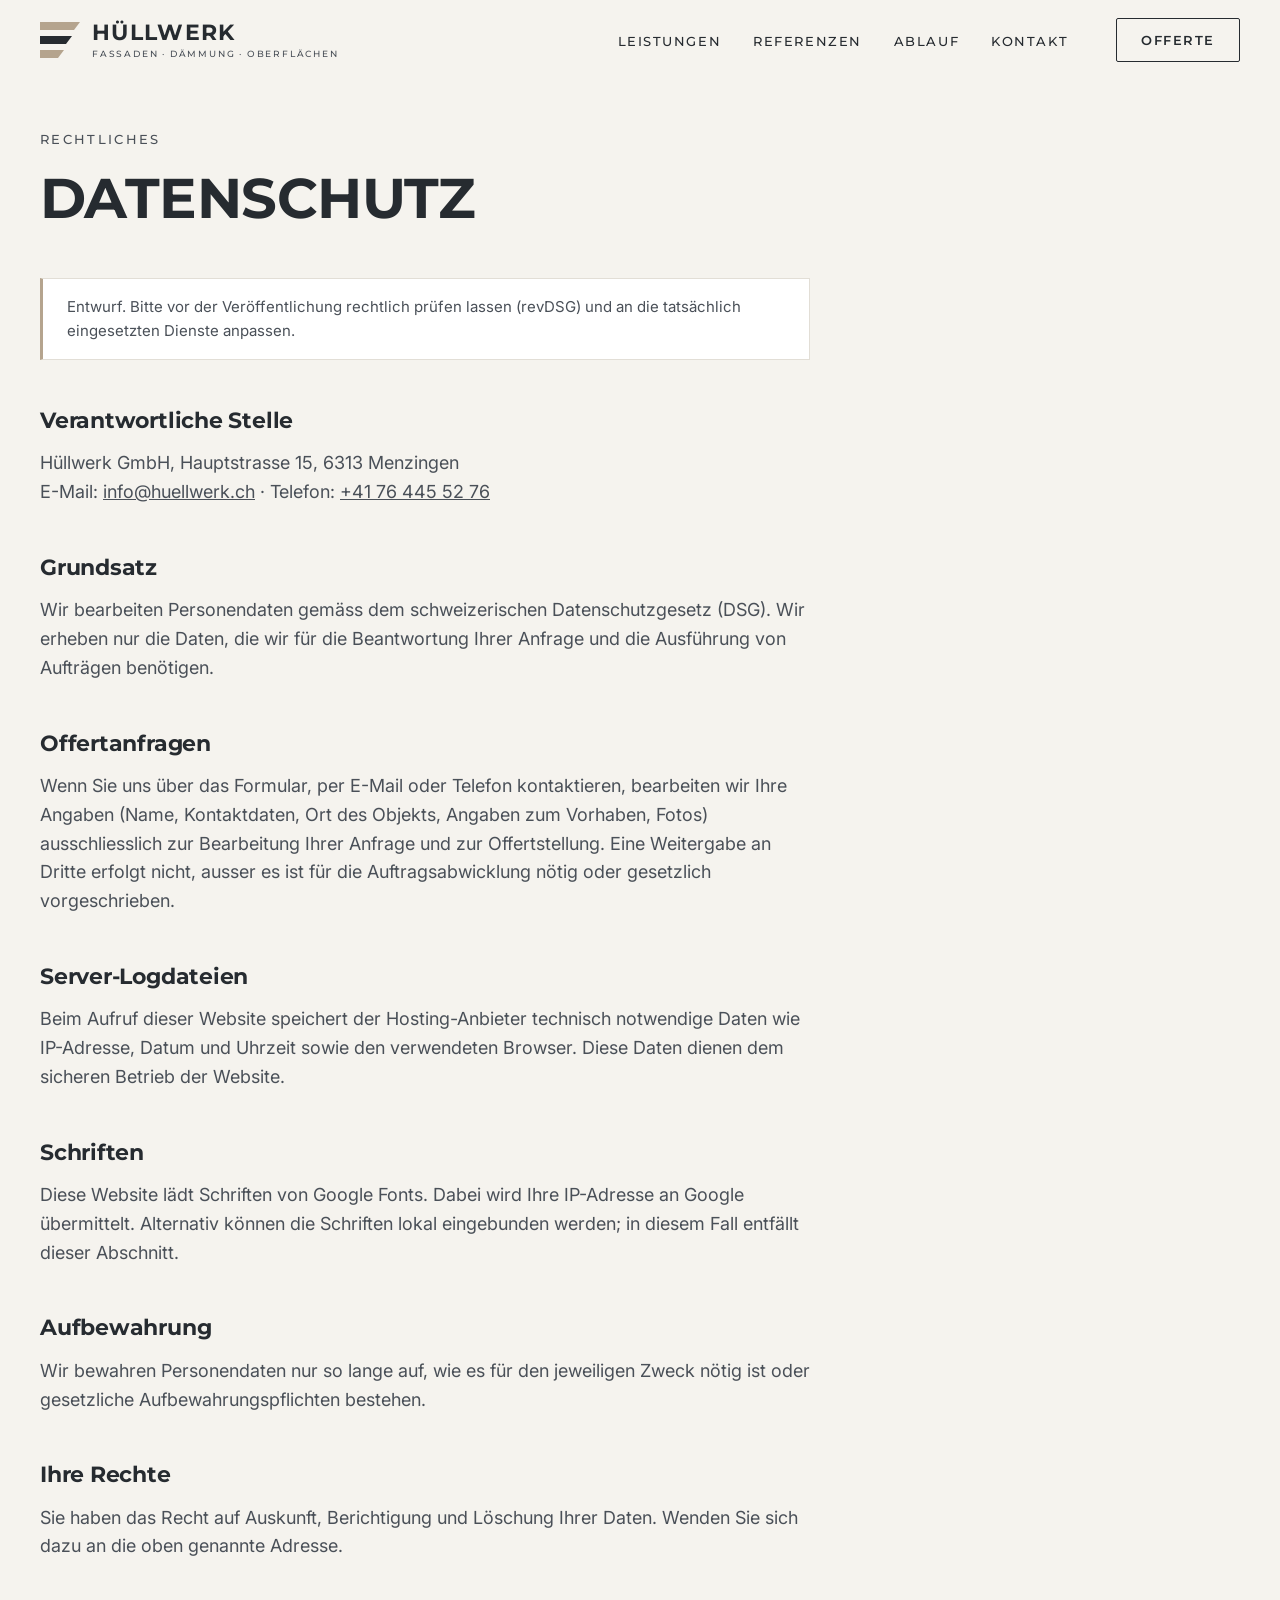
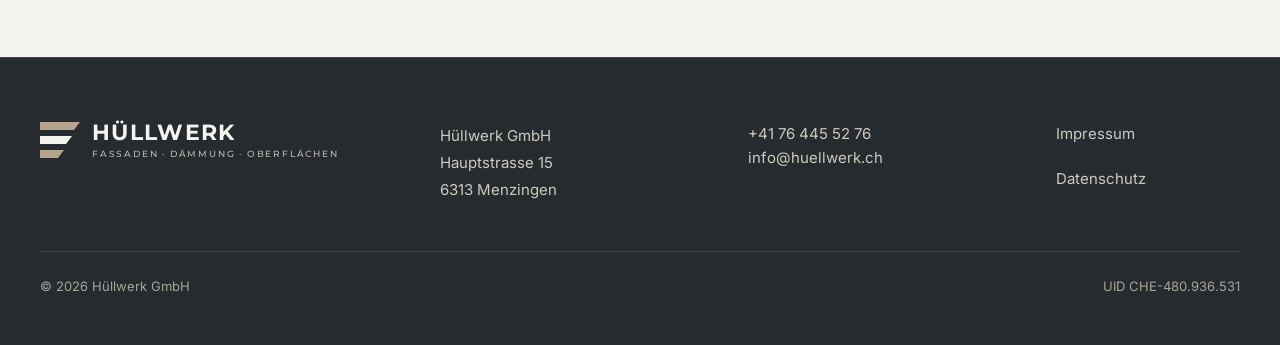
==== datenschutz.html @ 739caf56 "Website für Hüllwerk GmbH nach DESIGN.md erstellen Co-Authored-By: Claude Opus 5.5 <noreply@anthropi" ====
<!doctype html>
<html lang="de-CH" class="no-js">
<head>
  <meta charset="utf-8">
  <meta name="viewport" content="width=device-width, initial-scale=1">
  <title>Datenschutz · Hüllwerk GmbH</title>
  <meta name="description" content="Hüllwerk GmbH aus Menzingen ZG: Fachbetrieb für Fassaden, Dämmung und Oberflächen in Zürich, Zug und Schwyz. Gemeinsames Aufmass, fixe m²-Preise, direkter Kontakt zum Inhaber.">
  <meta name="theme-color" content="#262B30">
  <meta property="og:title" content="Hüllwerk GmbH · Ihre Gebäudehülle in besten Händen">
  <meta property="og:description" content="Fassaden, Dämmung und Oberflächen in Zürich, Zug und Schwyz.">
  <meta property="og:locale" content="de_CH">
  <link rel="icon" href="assets/img/favicon.svg" type="image/svg+xml">
  <link rel="preconnect" href="https://fonts.googleapis.com">
  <link rel="preconnect" href="https://fonts.gstatic.com" crossorigin>
  <link href="https://fonts.googleapis.com/css2?family=Inter:wght@400;500;600&family=Montserrat:wght@200;500;600;700&display=swap" rel="stylesheet">
  <link rel="stylesheet" href="assets/css/styles.css">
  <meta name="robots" content="noindex">
</head>
<body>
  <a class="skip-link" href="#inhalt">Zum Inhalt springen</a>

  <!-- Kopfzeile -->
  <header class="header" id="kopf">
    <div class="container header__inner">
      <a class="logo" href="index.html" aria-label="Hüllwerk GmbH – zur Startseite">
        <svg viewBox="0 0 40 36" aria-hidden="true">
          <path d="M0 0H40L34 8H0Z" fill="#B5A48E"/>
          <path d="M0 14H32L26 22H0Z" fill="currentColor"/>
          <path d="M0 28H24L18 36H0Z" fill="#B5A48E"/>
        </svg>
        <span class="logo__text">
          <span class="logo__name">HÜLLWERK</span>
          <span class="logo__sub">FASSADEN · DÄMMUNG · OBERFLÄCHEN</span>
        </span>
      </a>
      <div class="header__right">
        <nav class="nav" aria-label="Hauptnavigation">
          <ul class="nav__list">
            <li><a href="index.html#leistungen">Leistungen</a></li>
            <li><a href="index.html#referenzen">Referenzen</a></li>
            <li><a href="index.html#ablauf">Ablauf</a></li>
            <li><a href="index.html#kontakt">Kontakt</a></li>
          </ul>
        </nav>
        <a class="btn btn--secondary header__cta" href="index.html#offerte">Offerte</a>
        <button class="menu-toggle" type="button" aria-expanded="false" aria-controls="mobile-nav">
          <span></span><span class="visually-hidden">Menü</span>
        </button>
      </div>
    </div>
    <nav class="mobile-nav" id="mobile-nav" aria-label="Mobile Navigation">
      <ul>
        <li><a href="index.html#leistungen">Leistungen</a></li>
        <li><a href="index.html#referenzen">Referenzen</a></li>
        <li><a href="index.html#ablauf">Ablauf</a></li>
        <li><a href="index.html#offerte">Offerte anfragen</a></li>
        <li><a href="index.html#kontakt">Kontakt</a></li>
      </ul>
    </nav>
  </header>

  <main id="inhalt" class="legal">
    <div class="container">
      <span class="label">Rechtliches</span>
      <h1>Datenschutz</h1>
      <div class="prose">
        <p class="notice">Entwurf. Bitte vor der Veröffentlichung rechtlich prüfen lassen (revDSG) und an die tatsächlich eingesetzten Dienste anpassen.</p>
        <h2>Verantwortliche Stelle</h2>
        <p>Hüllwerk GmbH, Hauptstrasse 15, 6313 Menzingen<br>E-Mail: <a href="mailto:info@huellwerk.ch">info@huellwerk.ch</a> · Telefon: <a href="tel:+41764455276">+41 76 445 52 76</a></p>
        <h2>Grundsatz</h2>
        <p>Wir bearbeiten Personendaten gemäss dem schweizerischen Datenschutzgesetz (DSG). Wir erheben nur die Daten, die wir für die Beantwortung Ihrer Anfrage und die Ausführung von Aufträgen benötigen.</p>
        <h2>Offertanfragen</h2>
        <p>Wenn Sie uns über das Formular, per E-Mail oder Telefon kontaktieren, bearbeiten wir Ihre Angaben (Name, Kontaktdaten, Ort des Objekts, Angaben zum Vorhaben, Fotos) ausschliesslich zur Bearbeitung Ihrer Anfrage und zur Offertstellung. Eine Weitergabe an Dritte erfolgt nicht, ausser es ist für die Auftragsabwicklung nötig oder gesetzlich vorgeschrieben.</p>
        <h2>Server-Logdateien</h2>
        <p>Beim Aufruf dieser Website speichert der Hosting-Anbieter technisch notwendige Daten wie IP-Adresse, Datum und Uhrzeit sowie den verwendeten Browser. Diese Daten dienen dem sicheren Betrieb der Website.</p>
        <h2>Schriften</h2>
        <p>Diese Website lädt Schriften von Google Fonts. Dabei wird Ihre IP-Adresse an Google übermittelt. Alternativ können die Schriften lokal eingebunden werden; in diesem Fall entfällt dieser Abschnitt.</p>
        <h2>Aufbewahrung</h2>
        <p>Wir bewahren Personendaten nur so lange auf, wie es für den jeweiligen Zweck nötig ist oder gesetzliche Aufbewahrungspflichten bestehen.</p>
        <h2>Ihre Rechte</h2>
        <p>Sie haben das Recht auf Auskunft, Berichtigung und Löschung Ihrer Daten. Wenden Sie sich dazu an die oben genannte Adresse.</p>
      </div>
    </div>
  </main>

  <!-- Fusszeile -->
  <footer class="footer on-dark">
    <div class="container">
      <div class="footer__grid">
        <div>
          <a class="logo logo--light" href="index.html" aria-label="Hüllwerk GmbH – nach oben">
            <svg viewBox="0 0 40 36" aria-hidden="true">
              <path d="M0 0H40L34 8H0Z" fill="#B5A48E"/>
              <path d="M0 14H32L26 22H0Z" fill="currentColor"/>
              <path d="M0 28H24L18 36H0Z" fill="#B5A48E"/>
            </svg>
            <span class="logo__text">
              <span class="logo__name">HÜLLWERK</span>
              <span class="logo__sub">FASSADEN · DÄMMUNG · OBERFLÄCHEN</span>
            </span>
          </a>
        </div>
        <address>
          Hüllwerk GmbH<br>
          Hauptstrasse 15<br>
          6313 Menzingen
        </address>
        <div>
          <a href="tel:+41764455276">+41 76 445 52 76</a><br>
          <a href="mailto:info@huellwerk.ch">info@huellwerk.ch</a>
        </div>
        <ul class="footer__links">
          <li><a href="impressum.html">Impressum</a></li>
          <li><a href="datenschutz.html">Datenschutz</a></li>
        </ul>
      </div>
      <div class="footer__bottom">
        <span>© <span data-year>2026</span> Hüllwerk GmbH</span>
        <span>UID CHE-480.936.531</span>
      </div>
    </div>
  </footer>

  <!-- Mobiler Aktionsbalken -->
  <div class="mobile-bar on-dark" aria-label="Schnellkontakt">
    <a class="btn btn--secondary" href="tel:+41764455276">Anrufen</a>
    <a class="btn btn--primary" href="index.html#offerte">Offerte</a>
  </div>

  <script src="assets/js/main.js" defer></script>
</body>
</html>
---- assets/css/styles.css ----
/* Hüllwerk GmbH – Stylesheet nach DESIGN.md */

:root {
  --color-ink: #262B30;
  --color-ink-soft: #4A5058;
  --color-accent: #B5A48E;
  --color-accent-dark: #9A8A74;
  --color-bg: #F5F3EE;
  --color-surface: #FFFFFF;
  --color-line: #E2DED6;
  --color-success: #4F7A5A;
  --color-error: #A94442;

  --font-head: "Montserrat", system-ui, sans-serif;
  --font-body: "Inter", system-ui, sans-serif;

  --s-1: 4px; --s-2: 8px; --s-3: 16px; --s-4: 24px; --s-5: 32px;
  --s-6: 48px; --s-7: 64px; --s-8: 96px; --s-9: 128px;

  --max: 1200px;
  --gutter: 20px;
  --radius: 2px;
  --header-h: 80px;
  --ease: cubic-bezier(.2, .6, .2, 1);
}

*, *::before, *::after { box-sizing: border-box; }

html { scroll-behavior: smooth; scroll-padding-top: 72px; -webkit-text-size-adjust: 100%; }

body {
  margin: 0;
  background: var(--color-bg);
  color: var(--color-ink);
  font-family: var(--font-body);
  font-size: 17px;
  line-height: 1.6;
  -webkit-font-smoothing: antialiased;
}

img { max-width: 100%; display: block; }
a { color: inherit; }
p { margin: 0 0 var(--s-3); }
p:last-child { margin-bottom: 0; }

h1, h2, h3 {
  font-family: var(--font-head);
  font-weight: 700;
  letter-spacing: -0.01em;
  line-height: 1.15;
  margin: 0 0 var(--s-4);
}
h1 { font-size: 36px; text-transform: uppercase; }
h2 { font-size: 28px; }
h3 { font-size: 20px; margin-bottom: var(--s-2); }

:focus-visible { outline: 2px solid var(--color-ink); outline-offset: 3px; }
.on-dark :focus-visible { outline-color: var(--color-bg); }

.skip-link {
  position: absolute; left: var(--s-3); top: -100px; z-index: 200;
  background: var(--color-ink); color: var(--color-bg);
  padding: var(--s-2) var(--s-3); text-decoration: none;
}
.skip-link:focus { top: var(--s-3); }

.visually-hidden {
  position: absolute !important; width: 1px; height: 1px; overflow: hidden;
  clip: rect(0 0 0 0); white-space: nowrap;
}

/* ---------- Layout ---------- */

.container { width: 100%; max-width: calc(var(--max) + 2 * var(--gutter)); margin: 0 auto; padding: 0 var(--gutter); }
.section { padding: var(--s-7) 0; }
.section--surface { background: var(--color-surface); }
.section--dark { background: var(--color-ink); color: var(--color-bg); }

.label {
  font-family: var(--font-head);
  font-weight: 500;
  font-size: 12px;
  letter-spacing: 0.18em;
  text-transform: uppercase;
  color: var(--color-ink-soft);
  margin: 0 0 var(--s-3);
  display: block;
}
.section--dark .label { color: var(--color-accent); }

.section-head { max-width: 720px; margin-bottom: var(--s-6); }
.lead { font-size: 18px; color: var(--color-ink-soft); max-width: 62ch; }
.section--dark .lead { color: #D9D5CC; }

/* ---------- Knöpfe ---------- */

.btn {
  display: inline-flex; align-items: center; justify-content: center;
  min-height: 48px; padding: 0 var(--s-4);
  font-family: var(--font-head); font-weight: 600; font-size: 13px;
  letter-spacing: 0.12em; text-transform: uppercase; text-decoration: none;
  border-radius: var(--radius); border: 1px solid transparent; cursor: pointer;
  transition: background-color .2s var(--ease), color .2s var(--ease), border-color .2s var(--ease);
}
.btn--primary { background: var(--color-accent); color: var(--color-ink); }
.btn--primary:hover { background: var(--color-accent-dark); }
.btn--secondary { background: transparent; border-color: var(--color-ink); color: var(--color-ink); }
.btn--secondary:hover { background: var(--color-ink); color: var(--color-bg); }
.on-dark .btn--secondary { border-color: var(--color-bg); color: var(--color-bg); }
.on-dark .btn--secondary:hover { background: var(--color-bg); color: var(--color-ink); }

.text-link {
  font-family: var(--font-head); font-weight: 600; font-size: 13px;
  letter-spacing: 0.08em; text-transform: uppercase; text-decoration: none;
  display: inline-flex; gap: var(--s-2); align-items: center; min-height: 44px;
  border-bottom: 1px solid transparent; transition: border-color .2s var(--ease);
}
.text-link:hover { border-bottom-color: var(--color-accent); }

/* ---------- Logo ---------- */

.logo { display: inline-flex; align-items: center; gap: 12px; text-decoration: none; color: var(--color-ink); }
.logo svg { width: 34px; height: auto; flex-shrink: 0; transition: width .2s var(--ease); }
.logo__text { display: flex; flex-direction: column; line-height: 1; }
.logo__name { font-family: var(--font-head); font-weight: 700; font-size: 20px; letter-spacing: 0.06em; }
.logo__sub {
  font-family: var(--font-head); font-weight: 500; font-size: 8.5px; letter-spacing: 0.2em;
  color: var(--color-ink-soft); margin-top: 5px; transition: opacity .2s var(--ease);
}
.logo--light { color: var(--color-bg); }
.logo--light .logo__sub { color: #BDB8AE; }

/* ---------- Kopfzeile ---------- */

.header {
  position: sticky; top: 0; z-index: 100;
  background: rgba(245, 243, 238, .97);
  border-bottom: 1px solid transparent;
  transition: border-color .2s var(--ease);
}
.header__inner { display: flex; align-items: center; justify-content: space-between; height: var(--header-h); transition: height .2s var(--ease); }
.header.is-compact { border-bottom-color: var(--color-line); }
.header.is-compact .header__inner { height: 64px; }
.header.is-compact .logo svg { width: 28px; }

.nav { display: none; }
.nav__list { list-style: none; margin: 0; padding: 0; display: flex; gap: var(--s-5); }
.nav__list a {
  font-family: var(--font-head); font-weight: 500; font-size: 13px; letter-spacing: 0.12em;
  text-transform: uppercase; text-decoration: none; padding: var(--s-2) 0;
  border-bottom: 1px solid transparent; transition: border-color .2s var(--ease);
}
.nav__list a:hover, .nav__list a[aria-current="true"] { border-bottom-color: var(--color-accent); }
.header__cta { display: none; }

.menu-toggle {
  width: 44px; height: 44px; display: inline-flex; align-items: center; justify-content: center;
  background: none; border: 0; cursor: pointer; color: var(--color-ink); margin-right: -10px;
}
.menu-toggle span, .menu-toggle span::before, .menu-toggle span::after {
  display: block; width: 22px; height: 2px; background: currentColor; position: relative;
  transition: transform .2s var(--ease), background-color .2s var(--ease);
}
.menu-toggle span::before, .menu-toggle span::after { content: ""; position: absolute; left: 0; }
.menu-toggle span::before { top: -7px; }
.menu-toggle span::after { top: 7px; }
.menu-toggle[aria-expanded="true"] span { background: transparent; }
.menu-toggle[aria-expanded="true"] span::before { transform: translateY(7px) rotate(45deg); }
.menu-toggle[aria-expanded="true"] span::after { transform: translateY(-7px) rotate(-45deg); }

.mobile-nav {
  display: none; border-top: 1px solid var(--color-line); background: var(--color-bg);
  padding: var(--s-3) var(--gutter) var(--s-5);
}
.mobile-nav.is-open { display: block; }
.mobile-nav ul { list-style: none; margin: 0; padding: 0; }
.mobile-nav a {
  display: flex; align-items: center; min-height: 52px; text-decoration: none;
  font-family: var(--font-head); font-weight: 600; font-size: 15px; letter-spacing: 0.1em;
  text-transform: uppercase; border-bottom: 1px solid var(--color-line);
}

/* ---------- Bild-Platzhalter (bis echte Fotos vorliegen) ---------- */

.photo { position: relative; overflow: hidden; background: #D8D3C9; aspect-ratio: 4 / 3; }
.photo img { width: 100%; height: 100%; object-fit: cover; }
.photo--placeholder {
  background:
    repeating-linear-gradient(90deg, transparent 0 59px, rgba(38,43,48,.07) 59px 60px),
    linear-gradient(180deg, #DCD7CD 0 62%, #CFC9BD 62% 100%);
}
.photo--placeholder::after {
  content: attr(data-caption);
  position: absolute; left: var(--s-3); bottom: var(--s-3);
  font-family: var(--font-head); font-size: 11px; font-weight: 500;
  letter-spacing: 0.18em; text-transform: uppercase; color: var(--color-ink-soft);
}
.photo--dark { background:
    repeating-linear-gradient(90deg, transparent 0 79px, rgba(245,243,238,.06) 79px 80px),
    linear-gradient(180deg, #3A4047 0 66%, #30353B 66% 100%); }
.photo--dark::after { color: #A9A49A; }

/* ---------- Hero ---------- */

.hero { padding: var(--s-5) 0 var(--s-7); }
.hero__grid { display: grid; gap: var(--s-6); }
.hero__text h1 { margin-bottom: var(--s-4); }
.hero__text .lead { margin-bottom: var(--s-5); }
.hero__actions { display: flex; flex-wrap: wrap; gap: var(--s-3); }
.hero__facts {
  list-style: none; margin: var(--s-6) 0 0; padding: var(--s-4) 0 0;
  border-top: 1px solid var(--color-line);
  display: grid; grid-template-columns: 1fr 1fr; gap: var(--s-4);
}
.hero__facts strong { display: block; font-family: var(--font-head); font-size: 15px; font-weight: 600; }
.hero__facts span { font-size: 14px; color: var(--color-ink-soft); }

.hero__media { margin: 0 calc(-1 * var(--gutter)); }
.hero__media .photo {
  aspect-ratio: 4 / 5;
  /* Logo-Echo: schräg abgeschnittene Bildkante (einmal pro Seite) */
  clip-path: polygon(0 0, 100% 0, 100% 100%, 0 calc(100% - 48px));
}

/* ---------- Leistungen / Karten ---------- */

.cards { display: grid; gap: var(--s-4); }
.card {
  background: var(--color-surface); border: 1px solid var(--color-line); border-radius: var(--radius);
  display: flex; flex-direction: column; overflow: hidden;
}
.card .photo { aspect-ratio: 4 / 3; }
.card__body { padding: var(--s-4); display: flex; flex-direction: column; flex: 1; }
.card__body p { color: var(--color-ink-soft); }
.card__body .text-link { margin-top: auto; padding-top: var(--s-3); }
.card__list { list-style: none; margin: 0 0 var(--s-3); padding: 0; font-size: 15px; color: var(--color-ink-soft); }
.card__list li { padding: 6px 0; border-top: 1px solid var(--color-line); }

/* ---------- Vertrauen ---------- */

.trust { display: grid; gap: var(--s-5); }
.trust__item { border-top: 2px solid var(--color-accent); padding-top: var(--s-4); }
.trust__item p { color: var(--color-ink-soft); font-size: 16px; }

/* ---------- Vorher / Nachher ---------- */

.compare { position: relative; aspect-ratio: 4 / 3; overflow: hidden; user-select: none; touch-action: pan-y; background: #D8D3C9; }
.compare .photo { position: absolute; inset: 0; aspect-ratio: auto; height: 100%; }
.compare__before { clip-path: inset(0 calc(100% - var(--pos, 50%)) 0 0); }
.compare__before.photo--placeholder {
  background:
    repeating-linear-gradient(90deg, transparent 0 59px, rgba(38,43,48,.1) 59px 60px),
    repeating-linear-gradient(35deg, transparent 0 14px, rgba(74,80,88,.08) 14px 15px),
    linear-gradient(180deg, #BDB6A8 0 62%, #ADA698 62% 100%);
}
.compare__tag {
  position: absolute; top: var(--s-3); z-index: 3;
  font-family: var(--font-head); font-weight: 500; font-size: 11px; letter-spacing: 0.18em; text-transform: uppercase;
  background: var(--color-surface); color: var(--color-ink); padding: 6px 10px;
}
.compare__tag--before { left: var(--s-3); }
.compare__tag--after { right: var(--s-3); }
.compare__handle {
  position: absolute; top: 0; bottom: 0; left: var(--pos, 50%); width: 2px; margin-left: -1px;
  background: var(--color-surface); z-index: 2; pointer-events: none;
}
.compare__handle::after {
  content: ""; position: absolute; top: 50%; left: 50%; width: 44px; height: 44px; transform: translate(-50%, -50%);
  background: var(--color-surface) url("data:image/svg+xml,%3Csvg xmlns='http://www.w3.org/2000/svg' viewBox='0 0 24 24' fill='none' stroke='%23262B30' stroke-width='1.6'%3E%3Cpath d='M9 6l-6 6 6 6M15 6l6 6-6 6'/%3E%3C/svg%3E") center / 22px no-repeat;
  border-radius: var(--radius);
}
.compare__range {
  position: absolute; inset: 0; width: 100%; height: 100%; margin: 0; opacity: 0; cursor: ew-resize; z-index: 4;
}
.compare:has(.compare__range:focus-visible) { outline: 2px solid var(--color-ink); outline-offset: 3px; }
.compare-caption { margin-top: var(--s-3); font-size: 14px; color: var(--color-ink-soft); }

.split { display: grid; gap: var(--s-6); align-items: center; }

/* ---------- Referenzen ---------- */

.refs { display: grid; gap: var(--s-4); }
.ref { text-decoration: none; display: block; }
.ref .photo { aspect-ratio: 4 / 3; }
.ref .photo > * , .ref .photo { transition: transform .4s var(--ease); }
.ref__media { overflow: hidden; }
.ref:hover .ref__media .photo { transform: scale(1.03); }
.ref__meta { padding-top: var(--s-3); }
.ref__meta h3 { margin-bottom: 4px; }
.ref__meta p { font-size: 15px; color: var(--color-ink-soft); }

/* ---------- Ablauf ---------- */

.steps { list-style: none; margin: 0; padding: 0; display: grid; gap: var(--s-5); counter-reset: step; }
.step { border-top: 1px solid rgba(245,243,238,.18); padding-top: var(--s-4); }
.step__num {
  display: block; font-family: var(--font-head); font-weight: 200; font-size: 56px; line-height: 1;
  color: var(--color-accent); margin-bottom: var(--s-3);
}
.step h3 { color: var(--color-bg); }
.step p { color: #CFCAC0; font-size: 16px; }

/* ---------- Einzugsgebiet ---------- */

.region { display: grid; gap: var(--s-5); }
.region__list { list-style: none; margin: 0; padding: 0; display: grid; gap: 0; }
.region__list li {
  display: flex; justify-content: space-between; align-items: baseline; gap: var(--s-3);
  padding: var(--s-4) 0; border-bottom: 1px solid var(--color-line);
}
.region__list li:first-child { border-top: 1px solid var(--color-line); }
.region__list strong { font-family: var(--font-head); font-size: 20px; font-weight: 700; }
.region__list span { font-size: 14px; color: var(--color-ink-soft); text-align: right; }

/* ---------- Formular ---------- */

.offer { display: grid; gap: var(--s-6); }
.offer__aside p { color: var(--color-ink-soft); }
.contact-person {
  margin-top: var(--s-5); padding: var(--s-4); border: 1px solid var(--color-line); background: var(--color-surface);
}
.contact-person a { text-decoration: none; font-weight: 600; }
.contact-person a:hover { text-decoration: underline; }
.contact-person dl { margin: var(--s-3) 0 0; display: grid; grid-template-columns: auto 1fr; gap: var(--s-2) var(--s-3); font-size: 16px; }
.contact-person dt { color: var(--color-ink-soft); }
.contact-person dd { margin: 0; }

.form { background: var(--color-surface); border: 1px solid var(--color-line); padding: var(--s-4); }
.form__grid { display: grid; gap: var(--s-4); }
.field { display: flex; flex-direction: column; gap: 6px; }
.field label, .field legend {
  font-family: var(--font-head); font-weight: 600; font-size: 13px; letter-spacing: 0.06em;
}
.field .req { color: var(--color-ink-soft); font-weight: 500; }
.field .hint { font-size: 14px; color: var(--color-ink-soft); }
.field input, .field select, .field textarea {
  width: 100%; min-height: 48px; padding: 12px 14px;
  font: inherit; font-size: 16px; color: var(--color-ink);
  background: var(--color-bg); border: 1px solid #CFCAC0; border-radius: var(--radius);
  transition: border-color .2s var(--ease);
}
.field select { appearance: none; padding-right: 40px; cursor: pointer;
  background: var(--color-bg) url("data:image/svg+xml,%3Csvg xmlns='http://www.w3.org/2000/svg' viewBox='0 0 24 24' fill='none' stroke='%23262B30' stroke-width='1.6'%3E%3Cpath d='M6 9l6 6 6-6'/%3E%3C/svg%3E") right 12px center / 18px no-repeat; }
.field textarea { min-height: 140px; resize: vertical; }
.field input[type="file"] { padding: 10px; cursor: pointer; }
.field input:hover, .field select:hover, .field textarea:hover { border-color: var(--color-ink-soft); }
.field input:focus-visible, .field select:focus-visible, .field textarea:focus-visible { outline: 2px solid var(--color-ink); outline-offset: 0; border-color: var(--color-ink); }
.field.has-error input, .field.has-error select, .field.has-error textarea { border-color: var(--color-error); }
.field__error { color: var(--color-error); font-size: 14px; min-height: 0; }
.field__error:empty { display: none; }
.check { flex-direction: row; align-items: flex-start; gap: 12px; }
.check input { width: 22px; height: 22px; min-height: 0; margin: 2px 0 0; flex-shrink: 0; accent-color: var(--color-ink); }
.check label { font-family: var(--font-body); font-weight: 400; font-size: 15px; letter-spacing: 0; }
.form__footer { margin-top: var(--s-5); display: flex; flex-direction: column; gap: var(--s-3); align-items: flex-start; }
.form__footer .btn { width: 100%; }
.form__note { font-size: 14px; color: var(--color-ink-soft); }
.form__status { padding: var(--s-3) var(--s-4); border-left: 3px solid; display: none; }
.form__status.is-success { display: block; border-color: var(--color-success); color: var(--color-success); background: #EEF3EF; }
.form__status.is-error { display: block; border-color: var(--color-error); color: var(--color-error); background: #F7EDED; }

/* ---------- Kontakt (dunkel) ---------- */

.contact { display: grid; gap: var(--s-6); }
.contact h2 { color: var(--color-bg); }
.contact__phone {
  font-family: var(--font-head); font-weight: 700; font-size: 28px; letter-spacing: 0.01em;
  text-decoration: none; display: inline-block; margin: var(--s-3) 0 var(--s-4);
  border-bottom: 1px solid var(--color-accent);
}
.contact__list { list-style: none; margin: 0; padding: 0; display: grid; gap: var(--s-4); }
.contact__list li { border-top: 1px solid rgba(245,243,238,.18); padding-top: var(--s-3); }
.contact__list a { text-decoration: none; }
.contact__list a:hover { text-decoration: underline; }

/* ---------- Fusszeile ---------- */

.footer { background: var(--color-ink); color: #CFCAC0; padding: var(--s-7) 0 calc(var(--s-6) + 72px); border-top: 1px solid rgba(245,243,238,.12); font-size: 15px; }
.footer__grid { display: grid; gap: var(--s-5); }
.footer address { font-style: normal; line-height: 1.8; }
.footer a { text-decoration: none; }
.footer a:hover { color: var(--color-bg); text-decoration: underline; }
.footer__links { list-style: none; margin: 0; padding: 0; display: grid; gap: var(--s-2); }
.footer__bottom {
  margin-top: var(--s-6); padding-top: var(--s-4); border-top: 1px solid rgba(245,243,238,.12);
  display: flex; flex-wrap: wrap; justify-content: space-between; gap: var(--s-3); font-size: 13px; color: #A9A49A;
}

/* ---------- Mobiler Aktionsbalken ---------- */

.mobile-bar {
  position: fixed; left: 0; right: 0; bottom: 0; z-index: 90;
  display: grid; grid-template-columns: 1fr 1fr;
  background: var(--color-ink); padding: 8px 8px calc(8px + env(safe-area-inset-bottom)); gap: 8px;
}
.mobile-bar .btn { min-height: 52px; width: 100%; }
.mobile-bar .btn--secondary { border-color: rgba(245,243,238,.5); color: var(--color-bg); }
.mobile-bar .btn--secondary:hover { background: var(--color-bg); color: var(--color-ink); }

/* ---------- Rechtliche Seiten ---------- */

.legal { padding: var(--s-6) 0 var(--s-8); }
.legal .prose { max-width: 70ch; }
.legal h1 { margin-bottom: var(--s-6); }
.legal h2 { font-size: 22px; margin-top: var(--s-6); margin-bottom: var(--s-3); }
.legal p, .legal li { color: var(--color-ink-soft); }
.notice { background: var(--color-surface); border: 1px solid var(--color-line); border-left: 3px solid var(--color-accent); padding: var(--s-3) var(--s-4); font-size: 15px; margin-bottom: var(--s-5); }

/* ---------- Einblenden ---------- */

.reveal { opacity: 0; transform: translateY(16px); transition: opacity .4s var(--ease), transform .4s var(--ease); }
.reveal.is-visible { opacity: 1; transform: none; }
.no-js .reveal { opacity: 1; transform: none; }

@media (prefers-reduced-motion: reduce) {
  html { scroll-behavior: auto; }
  *, *::before, *::after { transition: none !important; animation: none !important; }
  .reveal { opacity: 1; transform: none; }
  .ref:hover .ref__media .photo { transform: none; }
}

/* ---------- Breakpoints ---------- */

@media (min-width: 640px) {
  .cards, .refs { grid-template-columns: repeat(2, 1fr); }
  .trust { grid-template-columns: repeat(2, 1fr); }
  .steps { grid-template-columns: repeat(2, 1fr); }
  .form { padding: var(--s-5); }
  .form__grid { grid-template-columns: 1fr 1fr; }
  .field--full { grid-column: 1 / -1; }
  .form__footer .btn { width: auto; }
  .footer__grid { grid-template-columns: repeat(2, 1fr); }
}

@media (min-width: 960px) {
  body { font-size: 18px; }
  h1 { font-size: 56px; }
  h2 { font-size: 40px; }
  h3 { font-size: 24px; }
  .label { font-size: 13px; }
  .section { padding: var(--s-9) 0; }
  .section--tight { padding: var(--s-8) 0; }

  .nav { display: block; }
  .header__cta { display: inline-flex; min-height: 44px; }
  .menu-toggle, .mobile-nav, .mobile-nav.is-open { display: none; }
  .header__right { display: flex; align-items: center; gap: var(--s-6); }
  .logo svg { width: 40px; }
  .logo__name { font-size: 22px; }
  .logo__sub { font-size: 9px; }

  .hero { padding: var(--s-6) 0 var(--s-9); }
  .hero__grid { grid-template-columns: 5fr 6fr; align-items: center; gap: var(--s-7); }
  .hero__media { margin: 0 calc(-1 * var(--gutter)) 0 0; }
  .hero__media .photo { aspect-ratio: 5 / 6; clip-path: polygon(0 0, 100% 0, 100% 100%, 64px 100%, 0 calc(100% - 64px)); }
  .hero__facts { grid-template-columns: repeat(3, 1fr); }

  .cards { grid-template-columns: repeat(3, 1fr); }
  .trust { grid-template-columns: repeat(4, 1fr); }
  .split { grid-template-columns: 5fr 7fr; gap: var(--s-8); }
  .refs { grid-template-columns: repeat(12, 1fr); row-gap: var(--s-6); }
  .ref:nth-child(1) { grid-column: span 7; }
  .ref:nth-child(2) { grid-column: span 5; }
  .ref:nth-child(3) { grid-column: span 5; }
  .ref:nth-child(4) { grid-column: span 7; }
  .ref:nth-child(2) .photo, .ref:nth-child(3) .photo { aspect-ratio: 4 / 4.2; }
  .ref:nth-child(1) .photo, .ref:nth-child(4) .photo { aspect-ratio: 7 / 5.88; }
  .steps { grid-template-columns: repeat(5, 1fr); gap: var(--s-4); }
  .step__num { font-size: 72px; }
  .region { grid-template-columns: 5fr 7fr; gap: var(--s-8); align-items: start; }
  .offer { grid-template-columns: 4fr 8fr; gap: var(--s-8); align-items: start; }
  .offer__aside { position: sticky; top: 96px; }
  .contact { grid-template-columns: 6fr 5fr; gap: var(--s-8); align-items: end; }
  .contact__phone { font-size: 40px; }

  .mobile-bar { display: none; }
  .footer { padding-bottom: var(--s-6); }
  .footer__grid { grid-template-columns: 4fr 3fr 3fr 2fr; }
}

.hero__media .photo::after { left: auto; right: var(--s-3); }
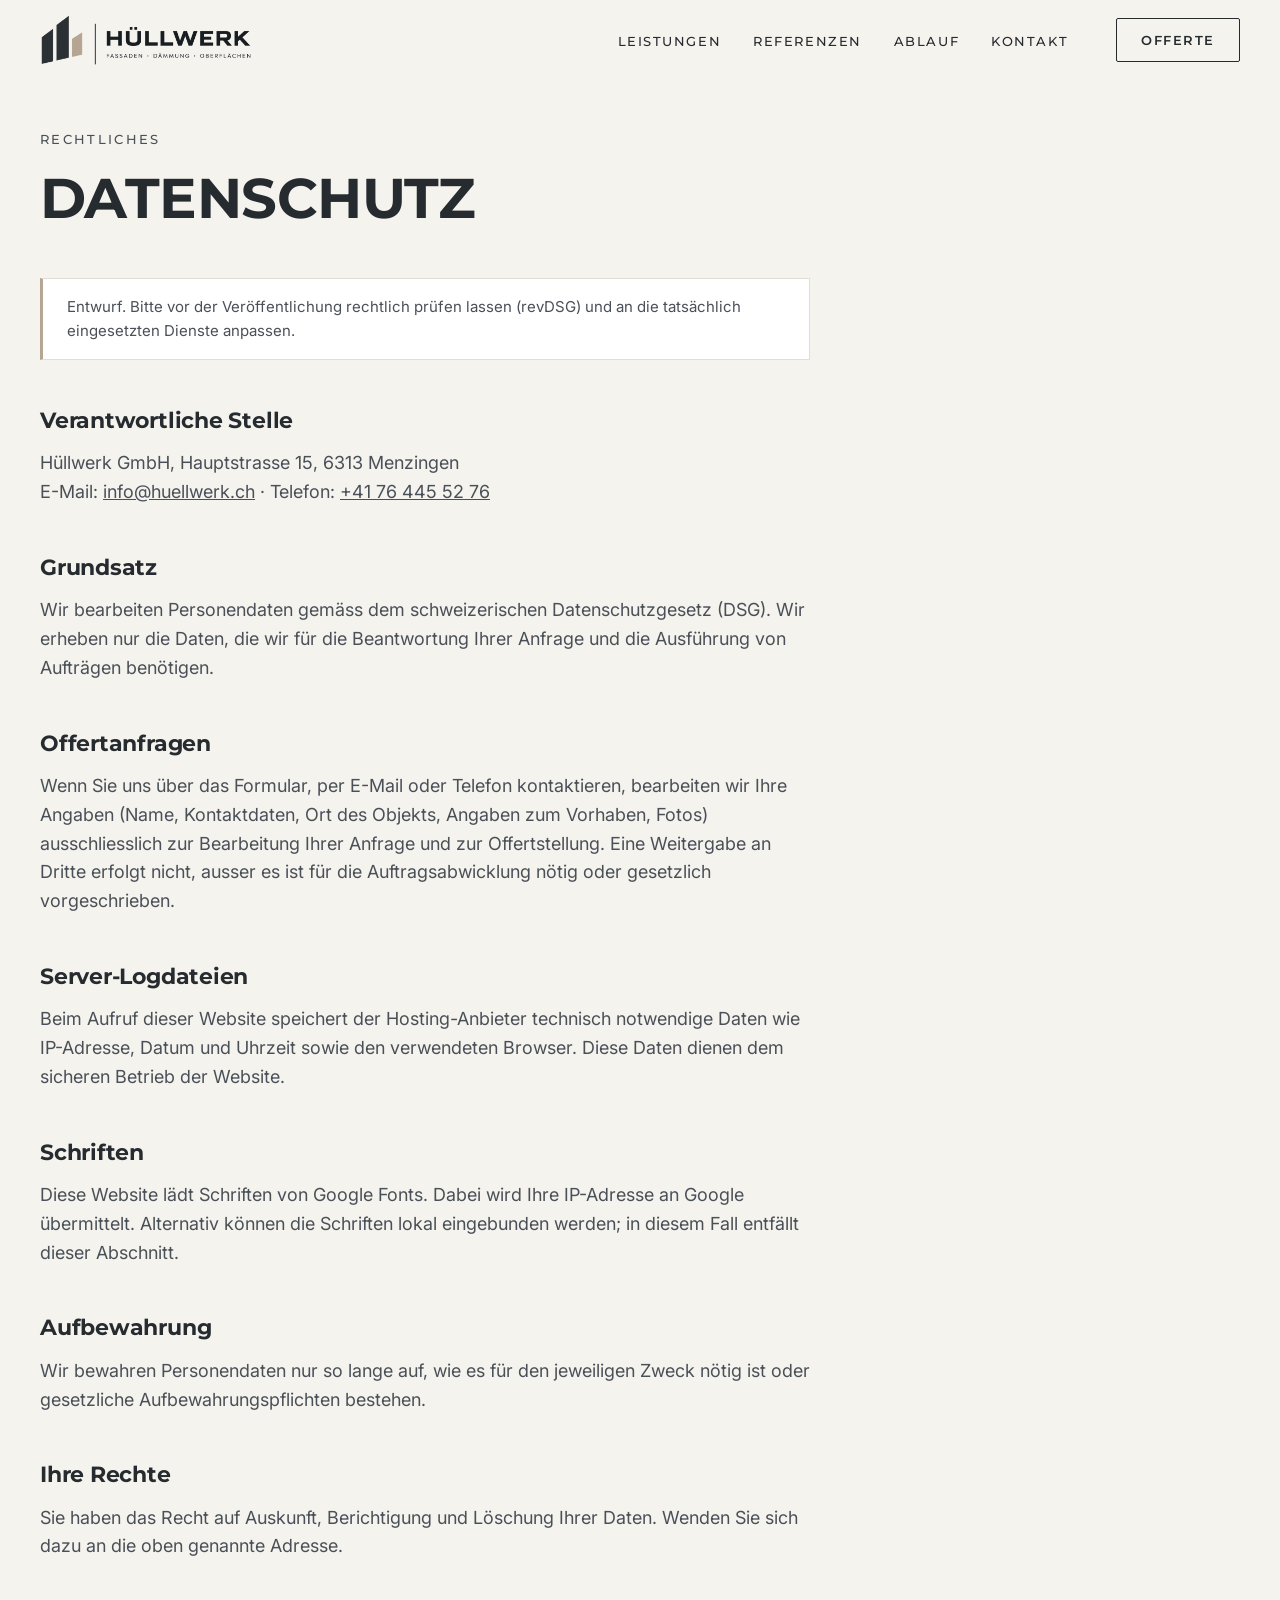
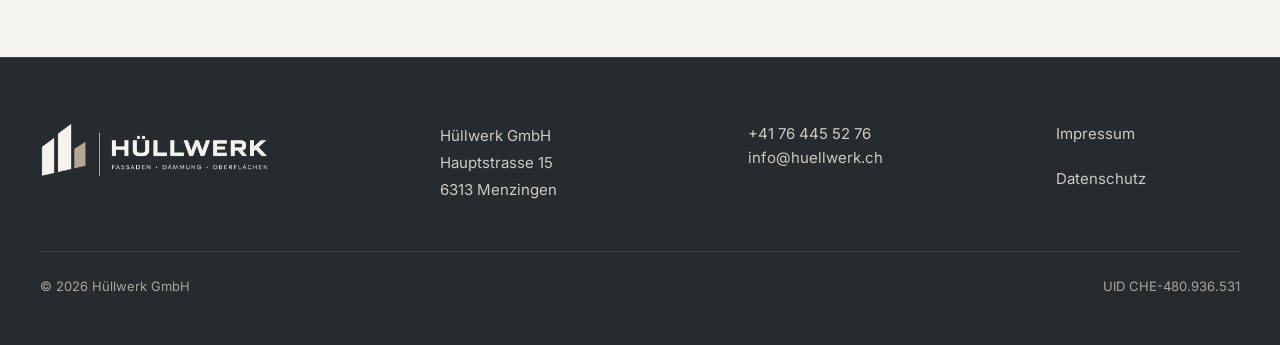
==== commit 16e373b8: "Startseite: Originallogo, Hero mit grossem Foto, Vorteile 2×2, fixe mobile Leiste Co-Authored-By: Cl" ====
--- a/datenschutz.html
+++ b/datenschutz.html
@@ -9,7 +9,8 @@
   <meta property="og:title" content="Hüllwerk GmbH · Ihre Gebäudehülle in besten Händen">
   <meta property="og:description" content="Fassaden, Dämmung und Oberflächen in Zürich, Zug und Schwyz.">
   <meta property="og:locale" content="de_CH">
-  <link rel="icon" href="assets/img/favicon.svg" type="image/svg+xml">
+  <link rel="icon" href="assets/img/favicon.png" type="image/png">
+  <link rel="apple-touch-icon" href="assets/img/apple-touch-icon.png">
   <link rel="preconnect" href="https://fonts.googleapis.com">
   <link rel="preconnect" href="https://fonts.gstatic.com" crossorigin>
   <link href="https://fonts.googleapis.com/css2?family=Inter:wght@400;500;600&family=Montserrat:wght@200;500;600;700&display=swap" rel="stylesheet">
@@ -22,16 +23,11 @@
   <!-- Kopfzeile -->
   <header class="header" id="kopf">
     <div class="container header__inner">
-      <a class="logo" href="index.html" aria-label="Hüllwerk GmbH – zur Startseite">
-        <svg viewBox="0 0 40 36" aria-hidden="true">
-          <path d="M0 0H40L34 8H0Z" fill="#B5A48E"/>
-          <path d="M0 14H32L26 22H0Z" fill="currentColor"/>
-          <path d="M0 28H24L18 36H0Z" fill="#B5A48E"/>
-        </svg>
-        <span class="logo__text">
-          <span class="logo__name">HÜLLWERK</span>
-          <span class="logo__sub">FASSADEN · DÄMMUNG · OBERFLÄCHEN</span>
-        </span>
+      <a class="logo" href="index.html" title="Zur Startseite">
+        <picture>
+          <source srcset="assets/img/logo/huellwerk-logo.webp" type="image/webp">
+          <img class="logo__img" src="assets/img/logo/huellwerk-logo.png" width="800" height="196" alt="Hüllwerk – Fassaden · Dämmung · Oberflächen">
+        </picture>
       </a>
       <div class="header__right">
         <nav class="nav" aria-label="Hauptnavigation">
@@ -88,16 +84,11 @@
     <div class="container">
       <div class="footer__grid">
         <div>
-          <a class="logo logo--light" href="index.html" aria-label="Hüllwerk GmbH – nach oben">
-            <svg viewBox="0 0 40 36" aria-hidden="true">
-              <path d="M0 0H40L34 8H0Z" fill="#B5A48E"/>
-              <path d="M0 14H32L26 22H0Z" fill="currentColor"/>
-              <path d="M0 28H24L18 36H0Z" fill="#B5A48E"/>
-            </svg>
-            <span class="logo__text">
-              <span class="logo__name">HÜLLWERK</span>
-              <span class="logo__sub">FASSADEN · DÄMMUNG · OBERFLÄCHEN</span>
-            </span>
+          <a class="logo logo--light" href="index.html" title="Nach oben">
+            <picture>
+              <source srcset="assets/img/logo/huellwerk-logo-hell.webp" type="image/webp">
+              <img class="logo__img" src="assets/img/logo/huellwerk-logo-hell.png" width="800" height="196" alt="Hüllwerk – Fassaden · Dämmung · Oberflächen" loading="lazy">
+            </picture>
           </a>
         </div>
         <address>
--- a/assets/css/styles.css
+++ b/assets/css/styles.css
@@ -3,8 +3,8 @@
 :root {
   --color-ink: #262B30;
   --color-ink-soft: #4A5058;
-  --color-accent: #B5A48E;
-  --color-accent-dark: #9A8A74;
+  --color-accent: #B5A592;
+  --color-accent-dark: #9A8B77;
   --color-bg: #F5F3EE;
   --color-surface: #FFFFFF;
   --color-line: #E2DED6;
@@ -117,18 +117,12 @@
 }
 .text-link:hover { border-bottom-color: var(--color-accent); }
 
-/* ---------- Logo ---------- */
-
-.logo { display: inline-flex; align-items: center; gap: 12px; text-decoration: none; color: var(--color-ink); }
-.logo svg { width: 34px; height: auto; flex-shrink: 0; transition: width .2s var(--ease); }
-.logo__text { display: flex; flex-direction: column; line-height: 1; }
-.logo__name { font-family: var(--font-head); font-weight: 700; font-size: 20px; letter-spacing: 0.06em; }
-.logo__sub {
-  font-family: var(--font-head); font-weight: 500; font-size: 8.5px; letter-spacing: 0.2em;
-  color: var(--color-ink-soft); margin-top: 5px; transition: opacity .2s var(--ease);
-}
-.logo--light { color: var(--color-bg); }
-.logo--light .logo__sub { color: #BDB8AE; }
+/* ---------- Logo (Originaldatei) ---------- */
+
+.logo { display: inline-flex; align-items: center; min-height: 44px; text-decoration: none; }
+.logo picture { display: block; }
+.logo__img { display: block; height: 40px; width: auto; transition: height .2s var(--ease); }
+.footer .logo__img { height: 56px; }
 
 /* ---------- Kopfzeile ---------- */
 
@@ -141,7 +135,7 @@
 .header__inner { display: flex; align-items: center; justify-content: space-between; height: var(--header-h); transition: height .2s var(--ease); }
 .header.is-compact { border-bottom-color: var(--color-line); }
 .header.is-compact .header__inner { height: 64px; }
-.header.is-compact .logo svg { width: 28px; }
+.header.is-compact .logo__img { height: 34px; }
 
 .nav { display: none; }
 .nav__list { list-style: none; margin: 0; padding: 0; display: flex; gap: var(--s-5); }
@@ -202,25 +196,29 @@
 
 /* ---------- Hero ---------- */
 
-.hero { padding: var(--s-5) 0 var(--s-7); }
-.hero__grid { display: grid; gap: var(--s-6); }
+.hero { padding: var(--s-4) 0 var(--s-7); overflow: hidden; }
+.hero__grid { display: grid; gap: var(--s-5); }
 .hero__text h1 { margin-bottom: var(--s-4); }
 .hero__text .lead { margin-bottom: var(--s-5); }
-.hero__actions { display: flex; flex-wrap: wrap; gap: var(--s-3); }
-.hero__facts {
-  list-style: none; margin: var(--s-6) 0 0; padding: var(--s-4) 0 0;
-  border-top: 1px solid var(--color-line);
-  display: grid; grid-template-columns: 1fr 1fr; gap: var(--s-4);
-}
-.hero__facts strong { display: block; font-family: var(--font-head); font-size: 15px; font-weight: 600; }
-.hero__facts span { font-size: 14px; color: var(--color-ink-soft); }
+.hero__actions { display: flex; flex-direction: column; gap: 12px; }
+.hero__actions .btn { width: 100%; }
 
 .hero__media { margin: 0 calc(-1 * var(--gutter)); }
 .hero__media .photo {
   aspect-ratio: 4 / 5;
   /* Logo-Echo: schräg abgeschnittene Bildkante (einmal pro Seite) */
-  clip-path: polygon(0 0, 100% 0, 100% 100%, 0 calc(100% - 48px));
-}
+  clip-path: polygon(0 0, 100% 0, 100% 100%, 0 calc(100% - 40px));
+}
+.hero__media .photo::after { left: auto; right: var(--s-3); }
+
+.hero__facts {
+  list-style: none; margin: 0; padding: var(--s-4) 0 0;
+  border-top: 1px solid var(--color-line);
+  display: grid; grid-template-columns: 1fr 1fr; gap: var(--s-4) var(--s-3);
+}
+.hero__facts li { border-left: 2px solid var(--color-accent); padding-left: 12px; }
+.hero__facts strong { display: block; font-family: var(--font-head); font-size: 15px; font-weight: 600; line-height: 1.3; margin-bottom: 4px; }
+.hero__facts span { display: block; font-size: 14px; line-height: 1.45; color: var(--color-ink-soft); }
 
 /* ---------- Leistungen / Karten ---------- */
 
@@ -428,6 +426,8 @@
   .form__grid { grid-template-columns: 1fr 1fr; }
   .field--full { grid-column: 1 / -1; }
   .form__footer .btn { width: auto; }
+  .hero__actions { flex-direction: row; flex-wrap: wrap; }
+  .hero__actions .btn { width: auto; }
   .footer__grid { grid-template-columns: repeat(2, 1fr); }
 }
 
@@ -444,15 +444,29 @@
   .header__cta { display: inline-flex; min-height: 44px; }
   .menu-toggle, .mobile-nav, .mobile-nav.is-open { display: none; }
   .header__right { display: flex; align-items: center; gap: var(--s-6); }
-  .logo svg { width: 40px; }
-  .logo__name { font-size: 22px; }
-  .logo__sub { font-size: 9px; }
+  .logo__img { height: 52px; }
+  .header.is-compact .logo__img { height: 42px; }
 
   .hero { padding: var(--s-6) 0 var(--s-9); }
-  .hero__grid { grid-template-columns: 5fr 6fr; align-items: center; gap: var(--s-7); }
-  .hero__media { margin: 0 calc(-1 * var(--gutter)) 0 0; }
-  .hero__media .photo { aspect-ratio: 5 / 6; clip-path: polygon(0 0, 100% 0, 100% 100%, 64px 100%, 0 calc(100% - 64px)); }
-  .hero__facts { grid-template-columns: repeat(3, 1fr); }
+  .hero__grid {
+    grid-template-columns: 5fr 6fr;
+    grid-template-areas: "text media" "facts media";
+    grid-template-rows: 1fr auto;
+    column-gap: var(--s-7); row-gap: var(--s-6);
+  }
+  .hero__text { grid-area: text; align-self: end; }
+  .hero__actions { display: grid; grid-template-columns: max-content; }
+  .hero__actions .btn { width: 100%; }
+  .hero__facts { grid-area: facts; gap: var(--s-5) var(--s-4); }
+  .hero__media {
+    grid-area: media;
+    /* bis an den rechten Bildschirmrand */
+    margin: 0 calc(-1 * max(var(--gutter), (100vw - var(--max)) / 2)) 0 0;
+  }
+  .hero__media .photo {
+    aspect-ratio: auto; height: 100%; min-height: clamp(600px, 82vh, 860px);
+    clip-path: polygon(0 0, 100% 0, 100% 100%, 64px 100%, 0 calc(100% - 64px));
+  }
 
   .cards { grid-template-columns: repeat(3, 1fr); }
   .trust { grid-template-columns: repeat(4, 1fr); }
@@ -477,4 +491,3 @@
   .footer__grid { grid-template-columns: 4fr 3fr 3fr 2fr; }
 }
 
-.hero__media .photo::after { left: auto; right: var(--s-3); }
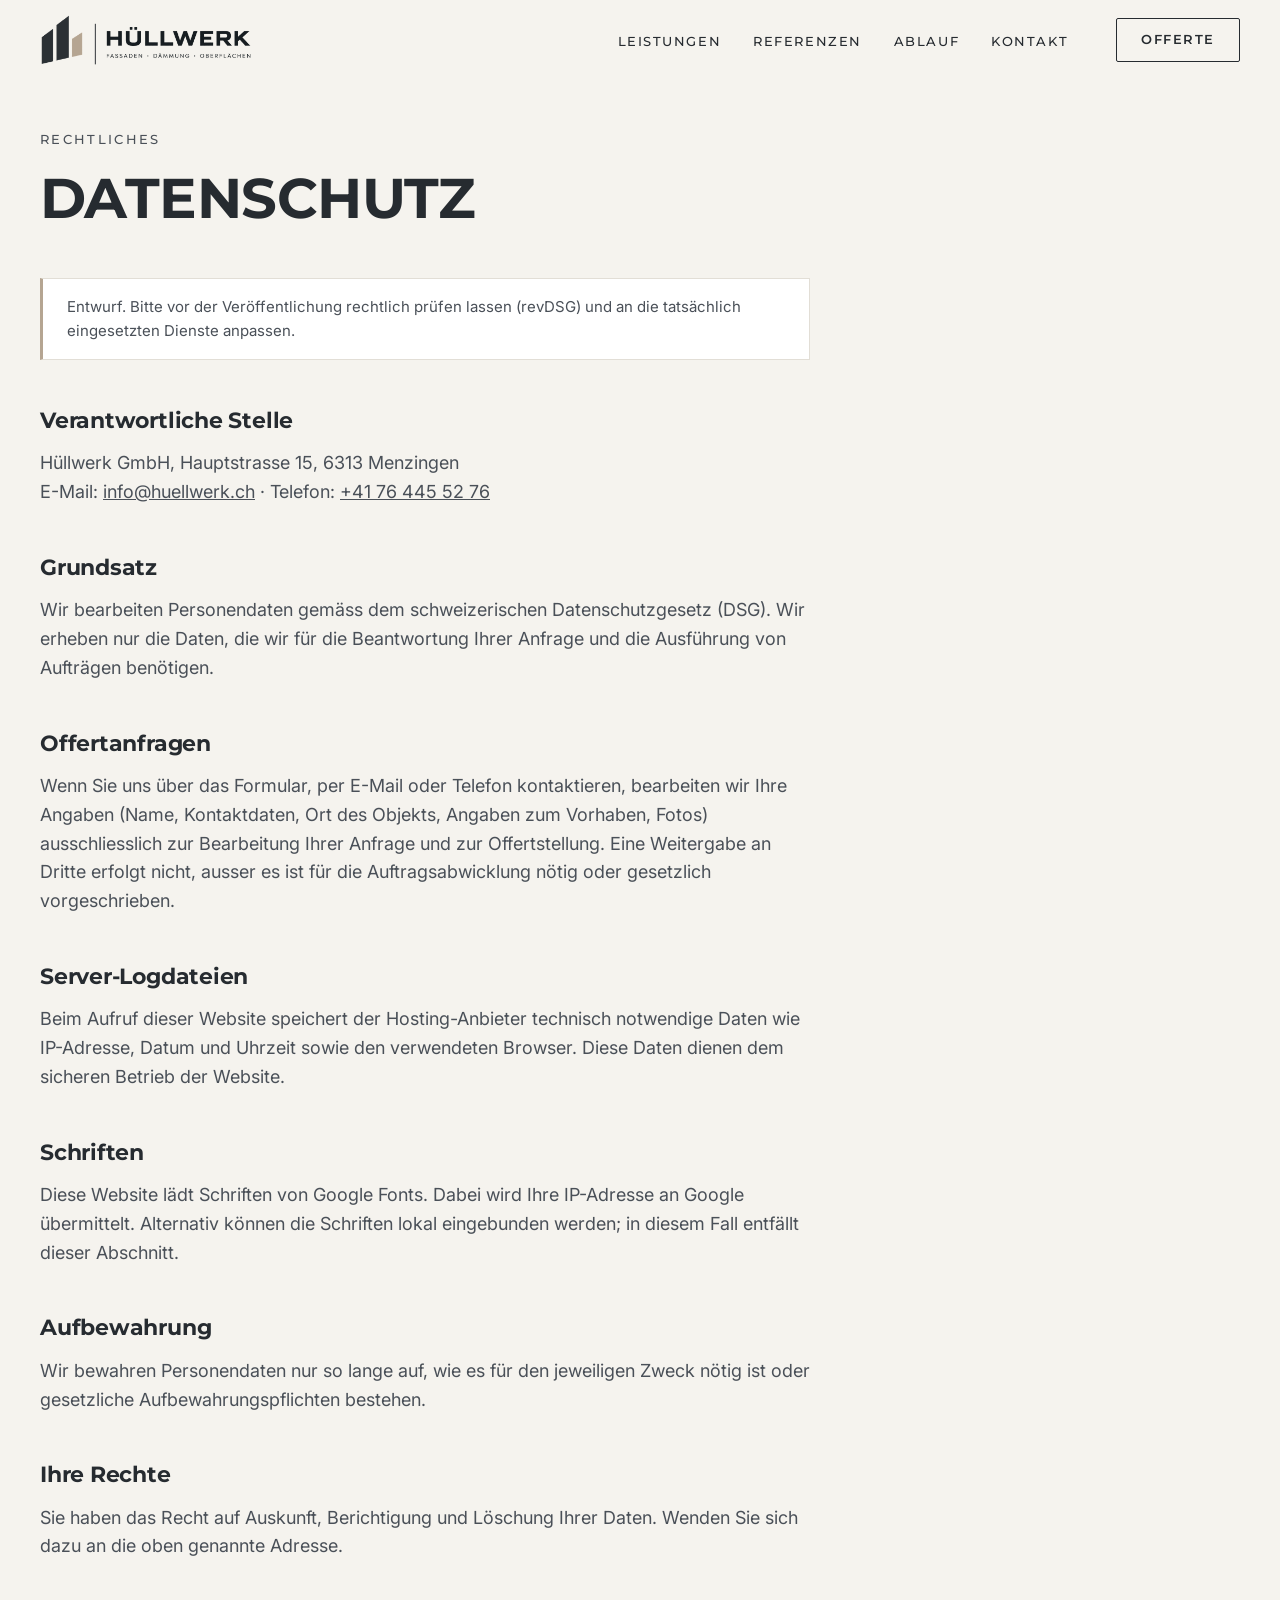
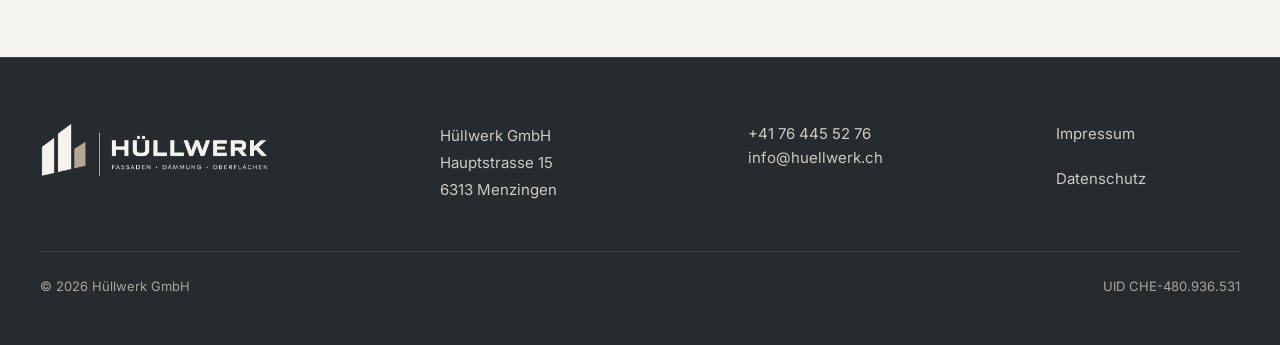
==== commit 786d290e: "Mobil: kompaktes Logo ohne Unterzeile, H1 32 px, Platz für fixierte Leiste Co-Authored-By: Claude Op" ====
--- a/datenschutz.html
+++ b/datenschutz.html
@@ -25,6 +25,8 @@
     <div class="container header__inner">
       <a class="logo" href="index.html" title="Zur Startseite">
         <picture>
+          <source media="(max-width: 959px)" srcset="assets/img/logo/huellwerk-logo-kompakt.webp" type="image/webp">
+          <source media="(max-width: 959px)" srcset="assets/img/logo/huellwerk-logo-kompakt.png">
           <source srcset="assets/img/logo/huellwerk-logo.webp" type="image/webp">
           <img class="logo__img" src="assets/img/logo/huellwerk-logo.png" width="800" height="196" alt="Hüllwerk – Fassaden · Dämmung · Oberflächen">
         </picture>
--- a/assets/css/styles.css
+++ b/assets/css/styles.css
@@ -50,7 +50,7 @@
   line-height: 1.15;
   margin: 0 0 var(--s-4);
 }
-h1 { font-size: 36px; text-transform: uppercase; }
+h1 { font-size: 32px; text-transform: uppercase; }
 h2 { font-size: 28px; }
 h3 { font-size: 20px; margin-bottom: var(--s-2); }
 
@@ -95,8 +95,8 @@
 /* ---------- Knöpfe ---------- */
 
 .btn {
-  display: inline-flex; align-items: center; justify-content: center;
-  min-height: 48px; padding: 0 var(--s-4);
+  display: inline-flex; align-items: center; justify-content: center; text-align: center;
+  min-height: 48px; padding: 8px var(--s-4); line-height: 1.35;
   font-family: var(--font-head); font-weight: 600; font-size: 13px;
   letter-spacing: 0.12em; text-transform: uppercase; text-decoration: none;
   border-radius: var(--radius); border: 1px solid transparent; cursor: pointer;
@@ -372,7 +372,7 @@
 
 /* ---------- Fusszeile ---------- */
 
-.footer { background: var(--color-ink); color: #CFCAC0; padding: var(--s-7) 0 calc(var(--s-6) + 72px); border-top: 1px solid rgba(245,243,238,.12); font-size: 15px; }
+.footer { background: var(--color-ink); color: #CFCAC0; padding: var(--s-7) 0 var(--s-6); border-top: 1px solid rgba(245,243,238,.12); font-size: 15px; }
 .footer__grid { display: grid; gap: var(--s-5); }
 .footer address { font-style: normal; line-height: 1.8; }
 .footer a { text-decoration: none; }
@@ -384,6 +384,11 @@
 }
 
 /* ---------- Mobiler Aktionsbalken ---------- */
+
+/* Platz für die fixierte Leiste, damit sie nichts verdeckt */
+:root { --bar-h: calc(68px + env(safe-area-inset-bottom)); }
+body { padding-bottom: var(--bar-h); }
+html { scroll-padding-bottom: calc(var(--bar-h) + 16px); }
 
 .mobile-bar {
   position: fixed; left: 0; right: 0; bottom: 0; z-index: 90;
@@ -487,7 +492,8 @@
   .contact__phone { font-size: 40px; }
 
   .mobile-bar { display: none; }
-  .footer { padding-bottom: var(--s-6); }
+  body { padding-bottom: 0; }
+  html { scroll-padding-bottom: 0; }
   .footer__grid { grid-template-columns: 4fr 3fr 3fr 2fr; }
 }
 
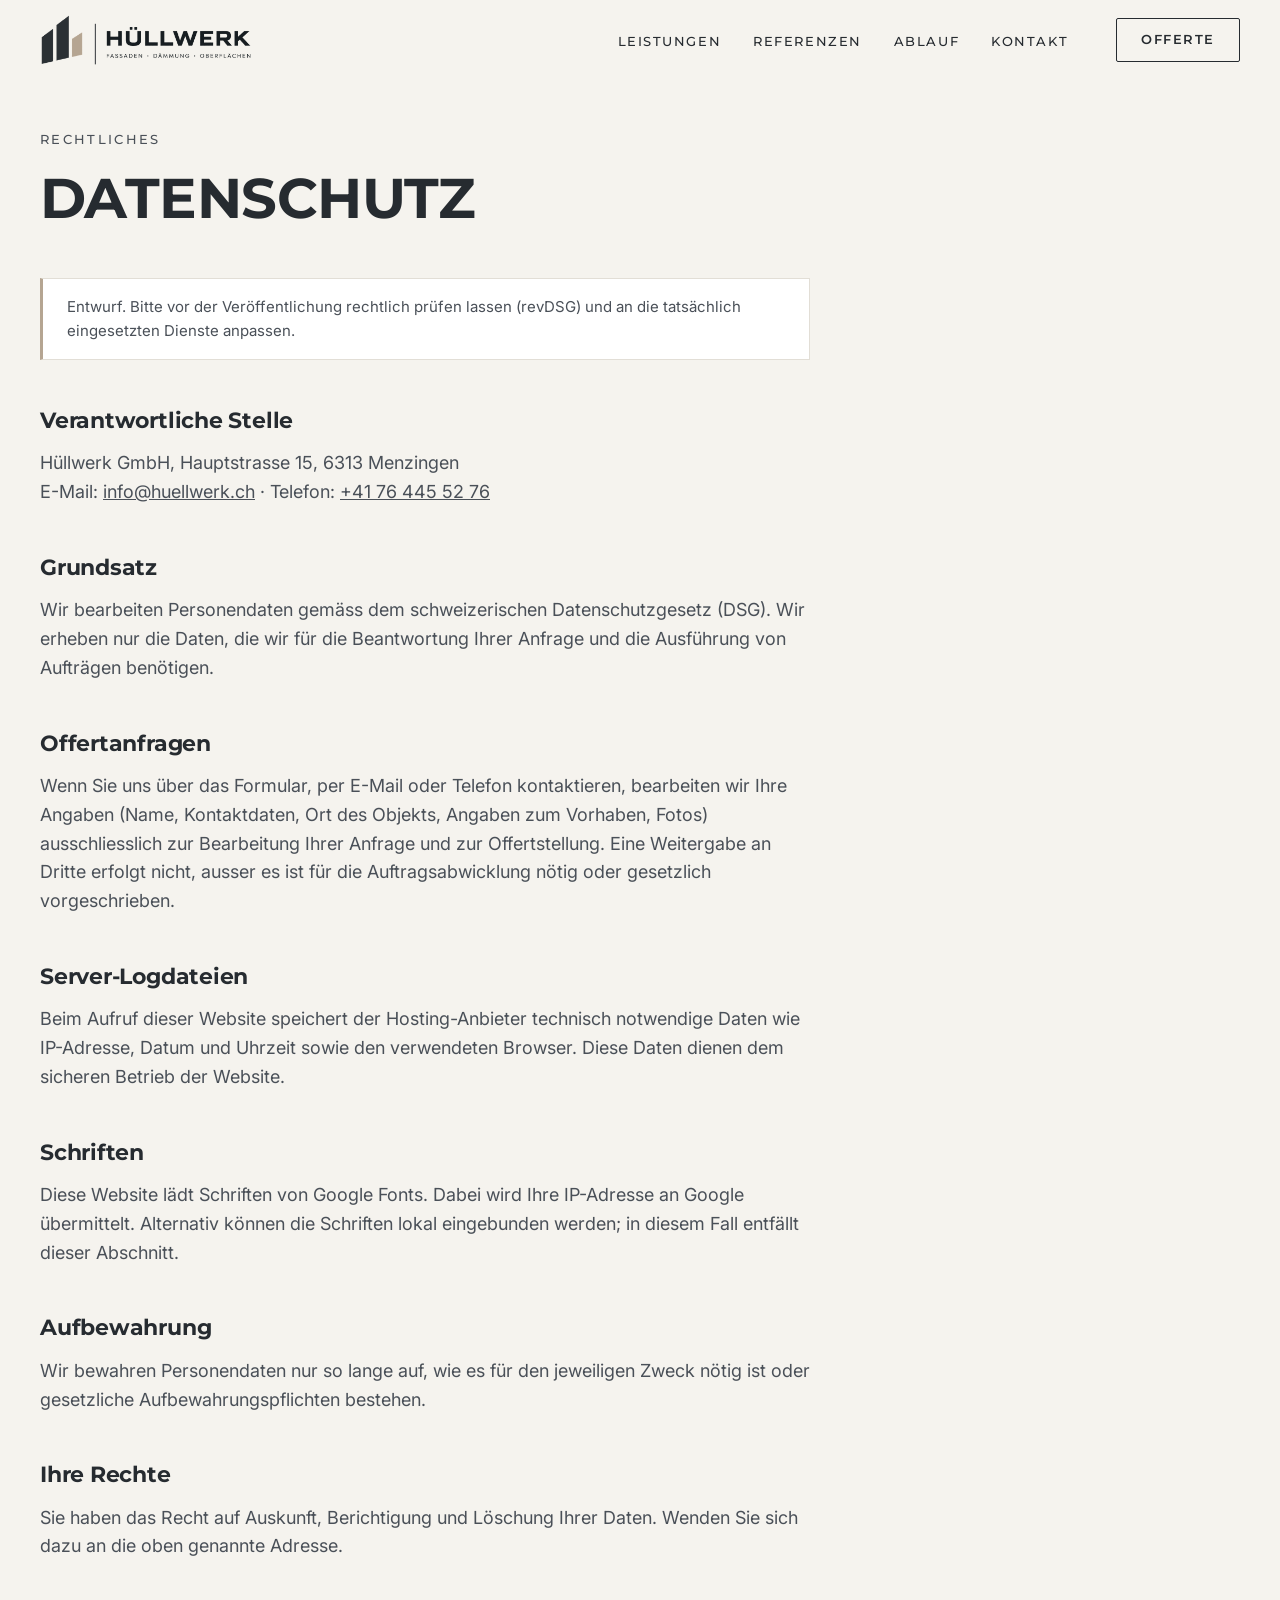
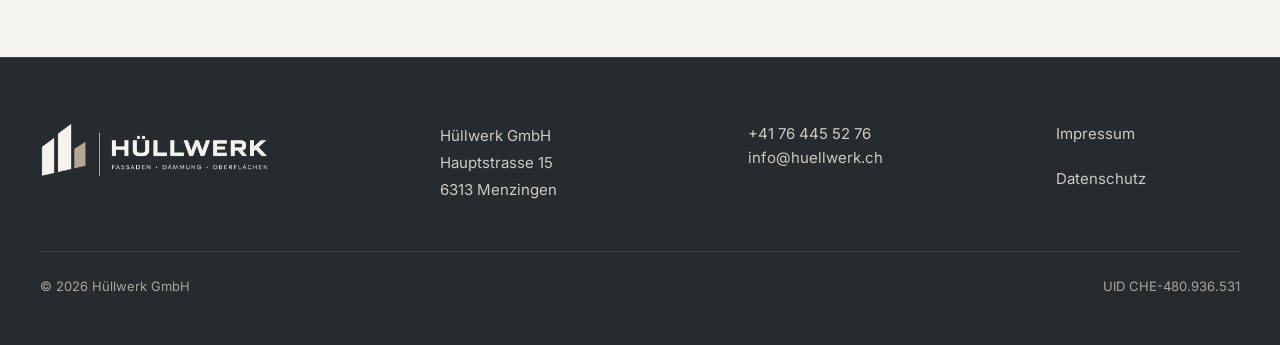
==== commit 2e7614fc: "Einsatzgebiet auf die ganze Schweiz erweitern Co-Authored-By: Claude Opus 5.5 <noreply@anthropic.com" ====
--- a/datenschutz.html
+++ b/datenschutz.html
@@ -4,10 +4,10 @@
   <meta charset="utf-8">
   <meta name="viewport" content="width=device-width, initial-scale=1">
   <title>Datenschutz · Hüllwerk GmbH</title>
-  <meta name="description" content="Hüllwerk GmbH aus Menzingen ZG: Fachbetrieb für Fassaden, Dämmung und Oberflächen in Zürich, Zug und Schwyz. Gemeinsames Aufmass, fixe m²-Preise, direkter Kontakt zum Inhaber.">
+  <meta name="description" content="Hüllwerk GmbH aus Menzingen ZG: Fachbetrieb für Fassaden, Dämmung und Oberflächen in der ganzen Schweiz. Gemeinsames Aufmass, fixe m²-Preise, direkter Kontakt zum Inhaber.">
   <meta name="theme-color" content="#262B30">
   <meta property="og:title" content="Hüllwerk GmbH · Ihre Gebäudehülle in besten Händen">
-  <meta property="og:description" content="Fassaden, Dämmung und Oberflächen in Zürich, Zug und Schwyz.">
+  <meta property="og:description" content="Fassaden, Dämmung und Oberflächen – aus Menzingen ZG für die ganze Schweiz.">
   <meta property="og:locale" content="de_CH">
   <link rel="icon" href="assets/img/favicon.png" type="image/png">
   <link rel="apple-touch-icon" href="assets/img/apple-touch-icon.png">
--- a/assets/css/styles.css
+++ b/assets/css/styles.css
@@ -128,7 +128,7 @@
 
 .header {
   position: sticky; top: 0; z-index: 100;
-  background: rgba(245, 243, 238, .97);
+  background: var(--color-bg);
   border-bottom: 1px solid transparent;
   transition: border-color .2s var(--ease);
 }
@@ -382,6 +382,8 @@
   margin-top: var(--s-6); padding-top: var(--s-4); border-top: 1px solid rgba(245,243,238,.12);
   display: flex; flex-wrap: wrap; justify-content: space-between; gap: var(--s-3); font-size: 13px; color: #A9A49A;
 }
+
+.footer__note { margin: var(--s-3) 0 0; font-size: 13px; color: #A9A49A; max-width: 70ch; }
 
 /* ---------- Mobiler Aktionsbalken ---------- */
 
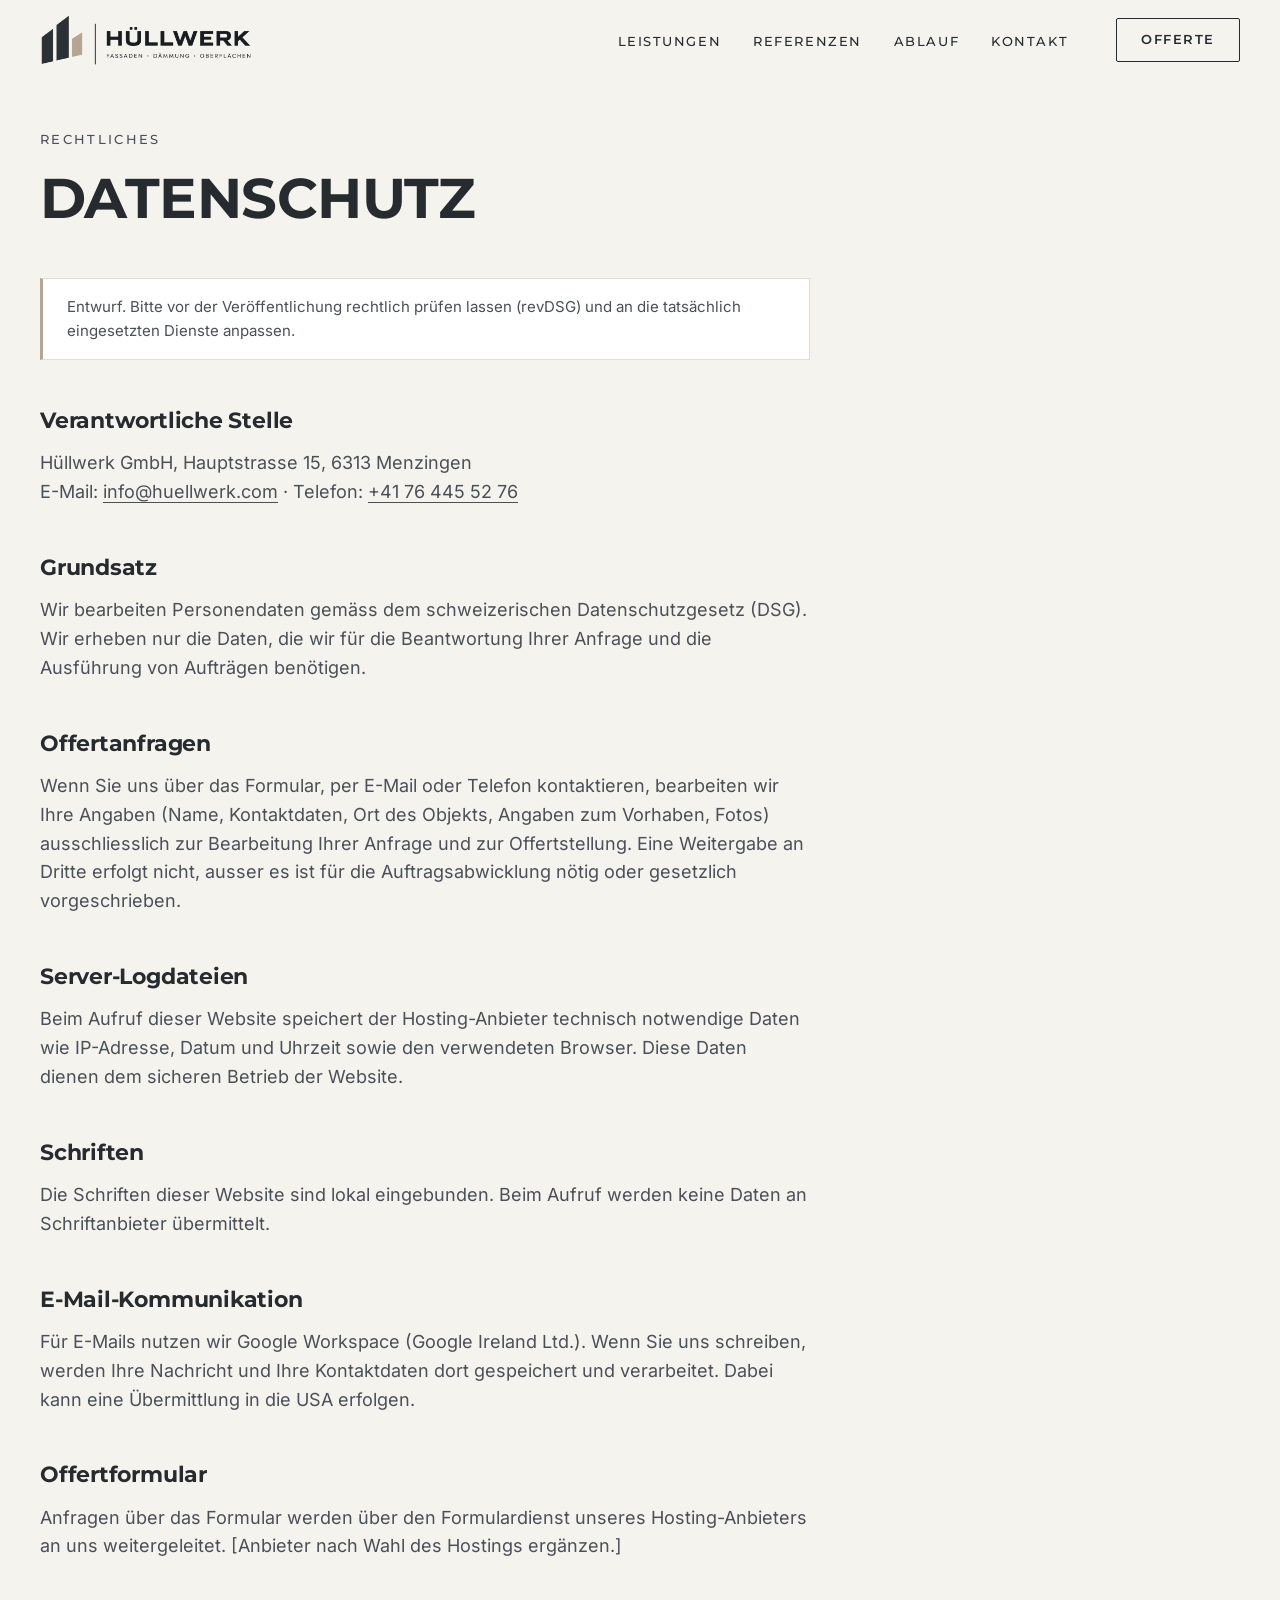
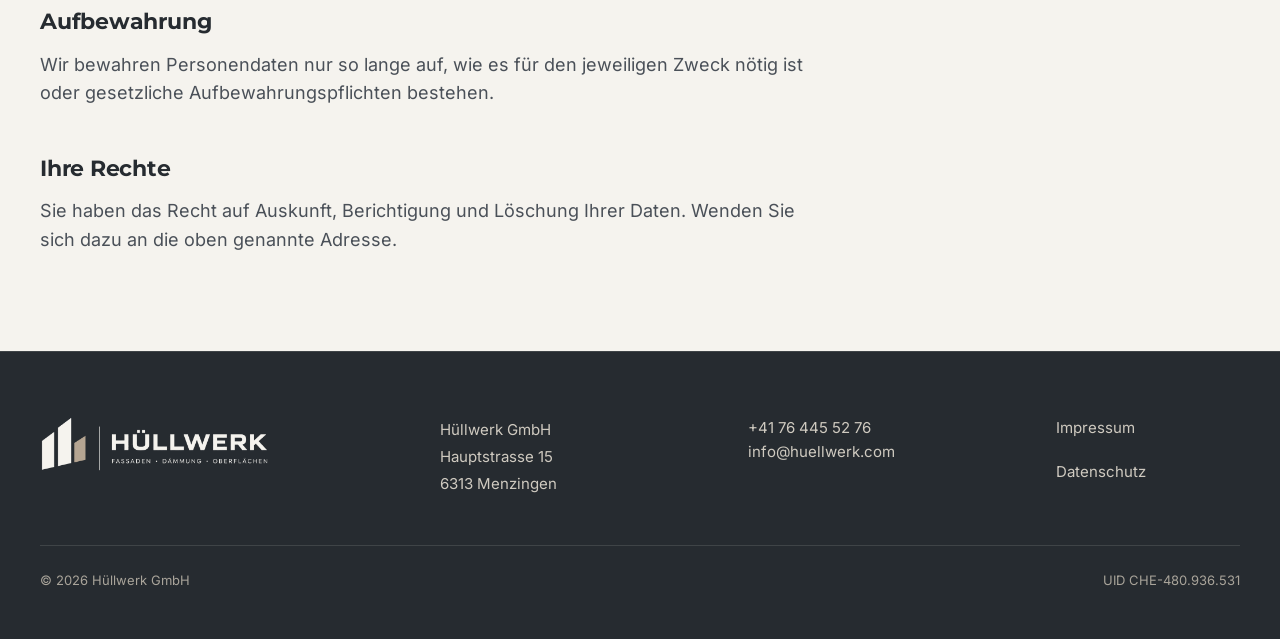
==== commit 2b7ca231: "Livegang vorbereiten: huellwerk.com, Impressum, lokale Schriften - E-Mail-Adressen auf huellwerk.com" ====
--- a/datenschutz.html
+++ b/datenschutz.html
@@ -9,11 +9,11 @@
   <meta property="og:title" content="Hüllwerk GmbH · Ihre Gebäudehülle in besten Händen">
   <meta property="og:description" content="Fassaden, Dämmung und Oberflächen – aus Menzingen ZG für die ganze Schweiz.">
   <meta property="og:locale" content="de_CH">
+  <link rel="canonical" href="https://huellwerk.com/datenschutz.html">
   <link rel="icon" href="assets/img/favicon.png" type="image/png">
   <link rel="apple-touch-icon" href="assets/img/apple-touch-icon.png">
-  <link rel="preconnect" href="https://fonts.googleapis.com">
-  <link rel="preconnect" href="https://fonts.gstatic.com" crossorigin>
-  <link href="https://fonts.googleapis.com/css2?family=Inter:wght@400;500;600&family=Montserrat:wght@200;500;600;700&display=swap" rel="stylesheet">
+  <link rel="preload" href="assets/fonts/montserrat-latin-700-normal.woff2" as="font" type="font/woff2" crossorigin>
+  <link rel="preload" href="assets/fonts/inter-latin-400-normal.woff2" as="font" type="font/woff2" crossorigin>
   <link rel="stylesheet" href="assets/css/styles.css">
   <meta name="robots" content="noindex">
 </head>
@@ -64,7 +64,7 @@
       <div class="prose">
         <p class="notice">Entwurf. Bitte vor der Veröffentlichung rechtlich prüfen lassen (revDSG) und an die tatsächlich eingesetzten Dienste anpassen.</p>
         <h2>Verantwortliche Stelle</h2>
-        <p>Hüllwerk GmbH, Hauptstrasse 15, 6313 Menzingen<br>E-Mail: <a href="mailto:info@huellwerk.ch">info@huellwerk.ch</a> · Telefon: <a href="tel:+41764455276">+41 76 445 52 76</a></p>
+        <p>Hüllwerk GmbH, Hauptstrasse 15, 6313 Menzingen<br>E-Mail: <a href="mailto:info@huellwerk.com">info@huellwerk.com</a> · Telefon: <a href="tel:+41764455276">+41 76 445 52 76</a></p>
         <h2>Grundsatz</h2>
         <p>Wir bearbeiten Personendaten gemäss dem schweizerischen Datenschutzgesetz (DSG). Wir erheben nur die Daten, die wir für die Beantwortung Ihrer Anfrage und die Ausführung von Aufträgen benötigen.</p>
         <h2>Offertanfragen</h2>
@@ -72,7 +72,11 @@
         <h2>Server-Logdateien</h2>
         <p>Beim Aufruf dieser Website speichert der Hosting-Anbieter technisch notwendige Daten wie IP-Adresse, Datum und Uhrzeit sowie den verwendeten Browser. Diese Daten dienen dem sicheren Betrieb der Website.</p>
         <h2>Schriften</h2>
-        <p>Diese Website lädt Schriften von Google Fonts. Dabei wird Ihre IP-Adresse an Google übermittelt. Alternativ können die Schriften lokal eingebunden werden; in diesem Fall entfällt dieser Abschnitt.</p>
+        <p>Die Schriften dieser Website sind lokal eingebunden. Beim Aufruf werden keine Daten an Schriftanbieter übermittelt.</p>
+        <h2>E-Mail-Kommunikation</h2>
+        <p>Für E-Mails nutzen wir Google Workspace (Google Ireland Ltd.). Wenn Sie uns schreiben, werden Ihre Nachricht und Ihre Kontaktdaten dort gespeichert und verarbeitet. Dabei kann eine Übermittlung in die USA erfolgen.</p>
+        <h2>Offertformular</h2>
+        <p>Anfragen über das Formular werden über den Formulardienst unseres Hosting-Anbieters an uns weitergeleitet. [Anbieter nach Wahl des Hostings ergänzen.]</p>
         <h2>Aufbewahrung</h2>
         <p>Wir bewahren Personendaten nur so lange auf, wie es für den jeweiligen Zweck nötig ist oder gesetzliche Aufbewahrungspflichten bestehen.</p>
         <h2>Ihre Rechte</h2>
@@ -100,7 +104,7 @@
         </address>
         <div>
           <a href="tel:+41764455276">+41 76 445 52 76</a><br>
-          <a href="mailto:info@huellwerk.ch">info@huellwerk.ch</a>
+          <a href="mailto:info@huellwerk.com">info@huellwerk.com</a>
         </div>
         <ul class="footer__links">
           <li><a href="impressum.html">Impressum</a></li>
--- a/assets/css/styles.css
+++ b/assets/css/styles.css
@@ -1,4 +1,14 @@
 /* Hüllwerk GmbH – Stylesheet nach DESIGN.md */
+
+/* Schriften lokal (SIL Open Font License, siehe assets/fonts) */
+@font-face { font-family: "Inter"; font-style: normal; font-weight: 400; font-display: swap; src: url("../fonts/inter-latin-400-normal.woff2") format("woff2"); }
+@font-face { font-family: "Inter"; font-style: normal; font-weight: 500; font-display: swap; src: url("../fonts/inter-latin-500-normal.woff2") format("woff2"); }
+@font-face { font-family: "Inter"; font-style: normal; font-weight: 600; font-display: swap; src: url("../fonts/inter-latin-600-normal.woff2") format("woff2"); }
+@font-face { font-family: "Montserrat"; font-style: normal; font-weight: 200; font-display: swap; src: url("../fonts/montserrat-latin-200-normal.woff2") format("woff2"); }
+@font-face { font-family: "Montserrat"; font-style: normal; font-weight: 500; font-display: swap; src: url("../fonts/montserrat-latin-500-normal.woff2") format("woff2"); }
+@font-face { font-family: "Montserrat"; font-style: normal; font-weight: 600; font-display: swap; src: url("../fonts/montserrat-latin-600-normal.woff2") format("woff2"); }
+@font-face { font-family: "Montserrat"; font-style: normal; font-weight: 700; font-display: swap; src: url("../fonts/montserrat-latin-700-normal.woff2") format("woff2"); }
+
 
 :root {
   --color-ink: #262B30;
@@ -39,6 +49,13 @@
 }
 
 img { max-width: 100%; display: block; }
+::selection { background: var(--color-accent); color: var(--color-ink); }
+html { scrollbar-color: #C9C2B6 var(--color-bg); accent-color: var(--color-ink); }
+input, textarea { caret-color: var(--color-ink); }
+a { text-underline-offset: .22em; text-decoration-thickness: 1px; }
+.contact__phone, .step__num, .contact-person a[href^="tel"], .hero__facts strong { font-variant-numeric: tabular-nums; }
+h1, h2, h3 { text-wrap: balance; }
+.lead, .card__body p { text-wrap: pretty; }
 a { color: inherit; }
 p { margin: 0 0 var(--s-3); }
 p:last-child { margin-bottom: 0; }
@@ -89,6 +106,19 @@
 .section--dark .label { color: var(--color-accent); }
 
 .section-head { max-width: 720px; margin-bottom: var(--s-6); }
+.section-head--split .lead { margin: 0; }
+
+/* Hero-Auftritt: einmal beim Laden, gestaffelt */
+@keyframes rise { from { opacity: 0; transform: translateY(16px); } }
+@keyframes settle { from { opacity: 0; } }
+.hero--intro .hero__text > *, .hero--intro .hero__facts li { animation: rise .5s var(--ease) both; }
+.hero--intro .hero__text > :nth-child(2) { animation-delay: .08s; }
+.hero--intro .hero__text > :nth-child(3) { animation-delay: .16s; }
+.hero--intro .hero__facts li { animation-delay: .28s; }
+.hero--intro .hero__facts li:nth-child(2) { animation-delay: .34s; }
+.hero--intro .hero__facts li:nth-child(3) { animation-delay: .40s; }
+.hero--intro .hero__facts li:nth-child(4) { animation-delay: .46s; }
+.hero--intro .hero__media .photo { animation: settle .8s var(--ease) .05s both; }
 .lead { font-size: 18px; color: var(--color-ink-soft); max-width: 62ch; }
 .section--dark .lead { color: #D9D5CC; }
 
@@ -210,13 +240,13 @@
   clip-path: polygon(0 0, 100% 0, 100% 100%, 0 calc(100% - 40px));
 }
 .hero__media .photo::after { left: auto; right: var(--s-3); }
+.hero__media .photo img { object-position: 62% 50%; }
 
 .hero__facts {
-  list-style: none; margin: 0; padding: var(--s-4) 0 0;
-  border-top: 1px solid var(--color-line);
+  list-style: none; margin: 0; padding: 0;
   display: grid; grid-template-columns: 1fr 1fr; gap: var(--s-4) var(--s-3);
 }
-.hero__facts li { border-left: 2px solid var(--color-accent); padding-left: 12px; }
+.hero__facts li { border-top: 1px solid var(--color-line); padding-top: 12px; }
 .hero__facts strong { display: block; font-family: var(--font-head); font-size: 15px; font-weight: 600; line-height: 1.3; margin-bottom: 4px; }
 .hero__facts span { display: block; font-size: 14px; line-height: 1.45; color: var(--color-ink-soft); }
 
@@ -272,6 +302,12 @@
 }
 .compare:has(.compare__range:focus-visible) { outline: 2px solid var(--color-ink); outline-offset: 3px; }
 .compare-caption { margin-top: var(--s-3); font-size: 14px; color: var(--color-ink-soft); }
+
+.stages { display: grid; gap: var(--s-4); }
+.stage { margin: 0; }
+.stage .photo { aspect-ratio: 4 / 5; }
+.stage figcaption { padding-top: 12px; font-size: 15px; color: var(--color-ink-soft); }
+.stage figcaption .label { margin-bottom: 4px; }
 
 .split { display: grid; gap: var(--s-6); align-items: center; }
 
@@ -340,7 +376,14 @@
 .field select { appearance: none; padding-right: 40px; cursor: pointer;
   background: var(--color-bg) url("data:image/svg+xml,%3Csvg xmlns='http://www.w3.org/2000/svg' viewBox='0 0 24 24' fill='none' stroke='%23262B30' stroke-width='1.6'%3E%3Cpath d='M6 9l6 6 6-6'/%3E%3C/svg%3E") right 12px center / 18px no-repeat; }
 .field textarea { min-height: 140px; resize: vertical; }
-.field input[type="file"] { padding: 10px; cursor: pointer; }
+.field input[type="file"] { padding: 6px; cursor: pointer; font-size: 15px; color: var(--color-ink-soft); }
+.field input[type="file"]::file-selector-button {
+  font: 600 12px/1 var(--font-head); letter-spacing: .12em; text-transform: uppercase;
+  min-height: 34px; padding: 0 14px; margin-right: 12px; cursor: pointer;
+  background: var(--color-ink); color: var(--color-bg); border: 0; border-radius: var(--radius);
+  transition: background-color .2s var(--ease);
+}
+.field input[type="file"]:hover::file-selector-button { background: var(--color-ink-soft); }
 .field input:hover, .field select:hover, .field textarea:hover { border-color: var(--color-ink-soft); }
 .field input:focus-visible, .field select:focus-visible, .field textarea:focus-visible { outline: 2px solid var(--color-ink); outline-offset: 0; border-color: var(--color-ink); }
 .field.has-error input, .field.has-error select, .field.has-error textarea { border-color: var(--color-error); }
@@ -433,6 +476,7 @@
   .form__grid { grid-template-columns: 1fr 1fr; }
   .field--full { grid-column: 1 / -1; }
   .form__footer .btn { width: auto; }
+  .stages { grid-template-columns: 1fr 1fr; }
   .hero__actions { flex-direction: row; flex-wrap: wrap; }
   .hero__actions .btn { width: auto; }
   .footer__grid { grid-template-columns: repeat(2, 1fr); }
@@ -476,7 +520,11 @@
   }
 
   .cards { grid-template-columns: repeat(3, 1fr); }
-  .trust { grid-template-columns: repeat(4, 1fr); }
+  .section-head--split { max-width: none; display: grid; grid-template-columns: 7fr 5fr; gap: var(--s-7); align-items: end; }
+  .section-head--split h2 { margin-bottom: 0; }
+  .trust-layout { display: grid; grid-template-columns: 5fr 7fr; gap: var(--s-7); align-items: start; }
+  .trust-layout .section-head { position: sticky; top: 112px; margin-bottom: 0; }
+  .trust { grid-template-columns: repeat(2, 1fr); gap: var(--s-6) var(--s-5); }
   .split { grid-template-columns: 5fr 7fr; gap: var(--s-8); }
   .refs { grid-template-columns: repeat(12, 1fr); row-gap: var(--s-6); }
   .ref:nth-child(1) { grid-column: span 7; }
@@ -499,3 +547,5 @@
   .footer__grid { grid-template-columns: 4fr 3fr 3fr 2fr; }
 }
 
+
+.legal__actions { display: flex; flex-wrap: wrap; gap: 12px; margin-top: var(--s-5); }
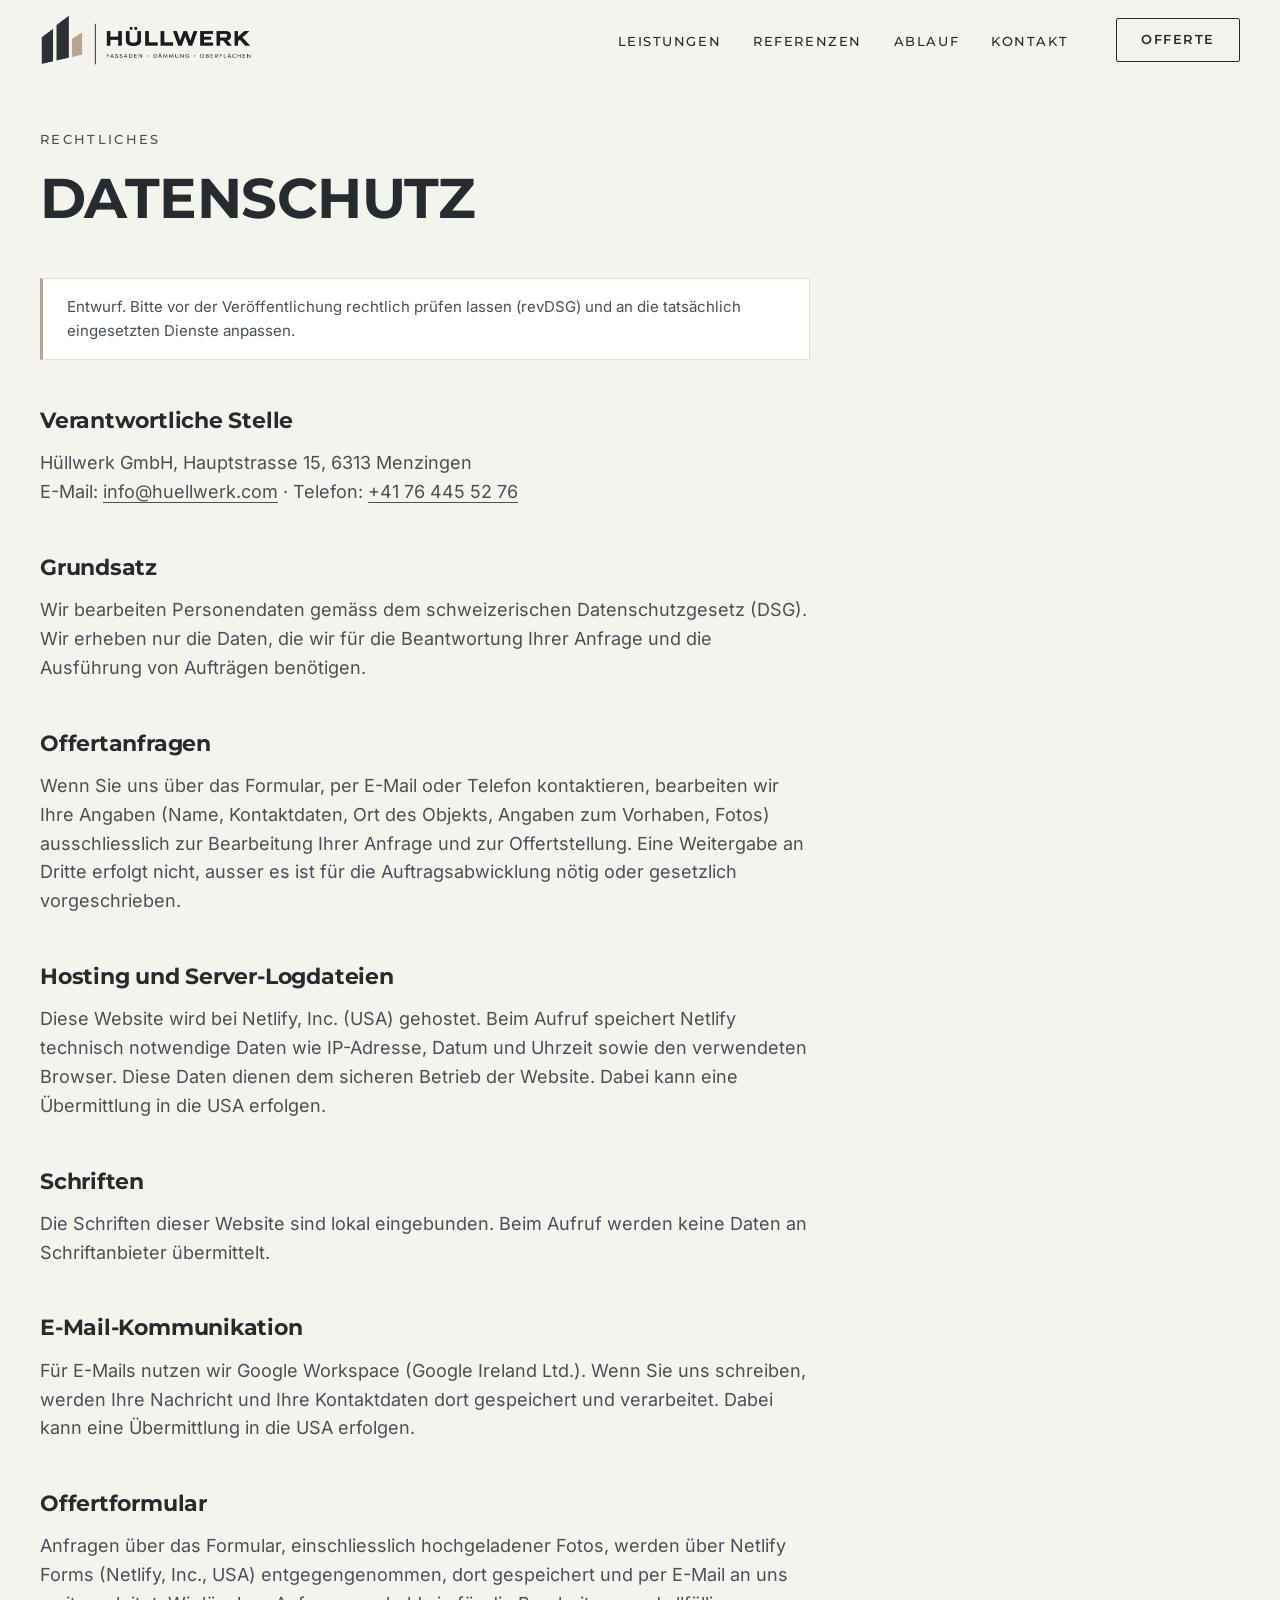
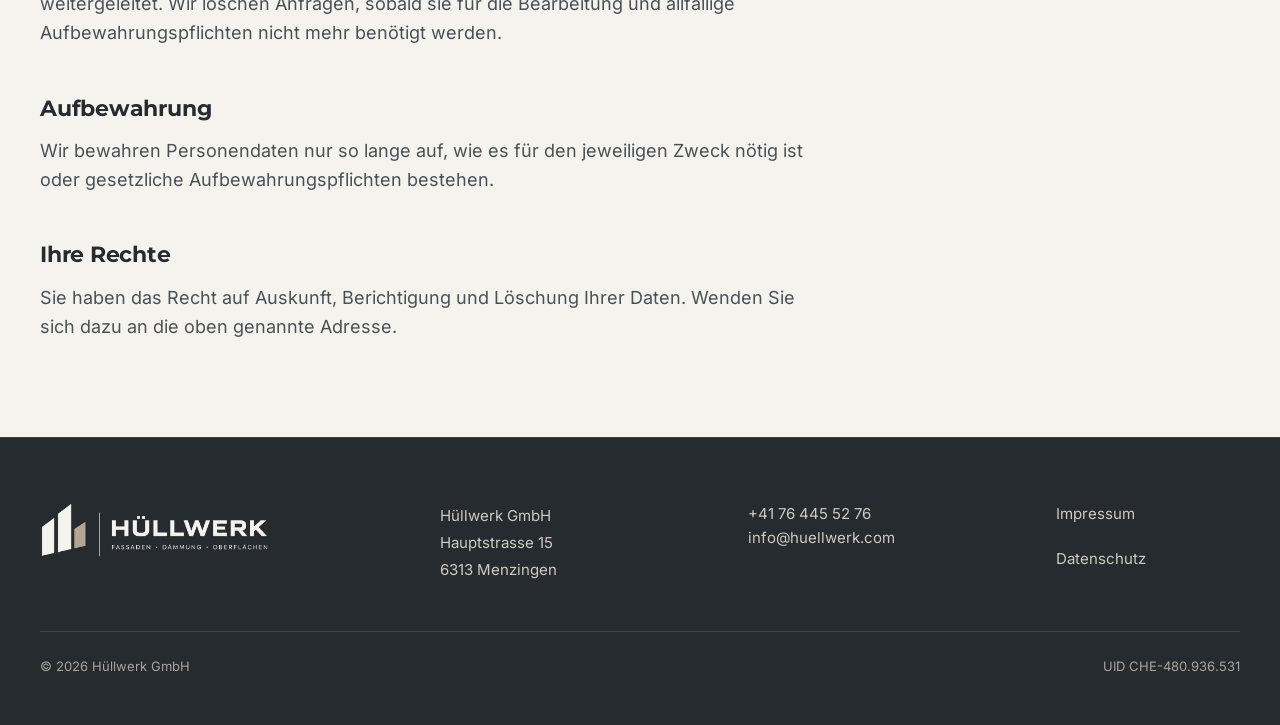
==== commit d55f60a9: "Datenschutz: Netlify als Hosting- und Formularanbieter ergänzen Co-Authored-By: Claude Opus 5.5 <nor" ====
--- a/datenschutz.html
+++ b/datenschutz.html
@@ -69,14 +69,14 @@
         <p>Wir bearbeiten Personendaten gemäss dem schweizerischen Datenschutzgesetz (DSG). Wir erheben nur die Daten, die wir für die Beantwortung Ihrer Anfrage und die Ausführung von Aufträgen benötigen.</p>
         <h2>Offertanfragen</h2>
         <p>Wenn Sie uns über das Formular, per E-Mail oder Telefon kontaktieren, bearbeiten wir Ihre Angaben (Name, Kontaktdaten, Ort des Objekts, Angaben zum Vorhaben, Fotos) ausschliesslich zur Bearbeitung Ihrer Anfrage und zur Offertstellung. Eine Weitergabe an Dritte erfolgt nicht, ausser es ist für die Auftragsabwicklung nötig oder gesetzlich vorgeschrieben.</p>
-        <h2>Server-Logdateien</h2>
-        <p>Beim Aufruf dieser Website speichert der Hosting-Anbieter technisch notwendige Daten wie IP-Adresse, Datum und Uhrzeit sowie den verwendeten Browser. Diese Daten dienen dem sicheren Betrieb der Website.</p>
+        <h2>Hosting und Server-Logdateien</h2>
+        <p>Diese Website wird bei Netlify, Inc. (USA) gehostet. Beim Aufruf speichert Netlify technisch notwendige Daten wie IP-Adresse, Datum und Uhrzeit sowie den verwendeten Browser. Diese Daten dienen dem sicheren Betrieb der Website. Dabei kann eine Übermittlung in die USA erfolgen.</p>
         <h2>Schriften</h2>
         <p>Die Schriften dieser Website sind lokal eingebunden. Beim Aufruf werden keine Daten an Schriftanbieter übermittelt.</p>
         <h2>E-Mail-Kommunikation</h2>
         <p>Für E-Mails nutzen wir Google Workspace (Google Ireland Ltd.). Wenn Sie uns schreiben, werden Ihre Nachricht und Ihre Kontaktdaten dort gespeichert und verarbeitet. Dabei kann eine Übermittlung in die USA erfolgen.</p>
         <h2>Offertformular</h2>
-        <p>Anfragen über das Formular werden über den Formulardienst unseres Hosting-Anbieters an uns weitergeleitet. [Anbieter nach Wahl des Hostings ergänzen.]</p>
+        <p>Anfragen über das Formular, einschliesslich hochgeladener Fotos, werden über Netlify Forms (Netlify, Inc., USA) entgegengenommen, dort gespeichert und per E-Mail an uns weitergeleitet. Wir löschen Anfragen, sobald sie für die Bearbeitung und allfällige Aufbewahrungspflichten nicht mehr benötigt werden.</p>
         <h2>Aufbewahrung</h2>
         <p>Wir bewahren Personendaten nur so lange auf, wie es für den jeweiligen Zweck nötig ist oder gesetzliche Aufbewahrungspflichten bestehen.</p>
         <h2>Ihre Rechte</h2>
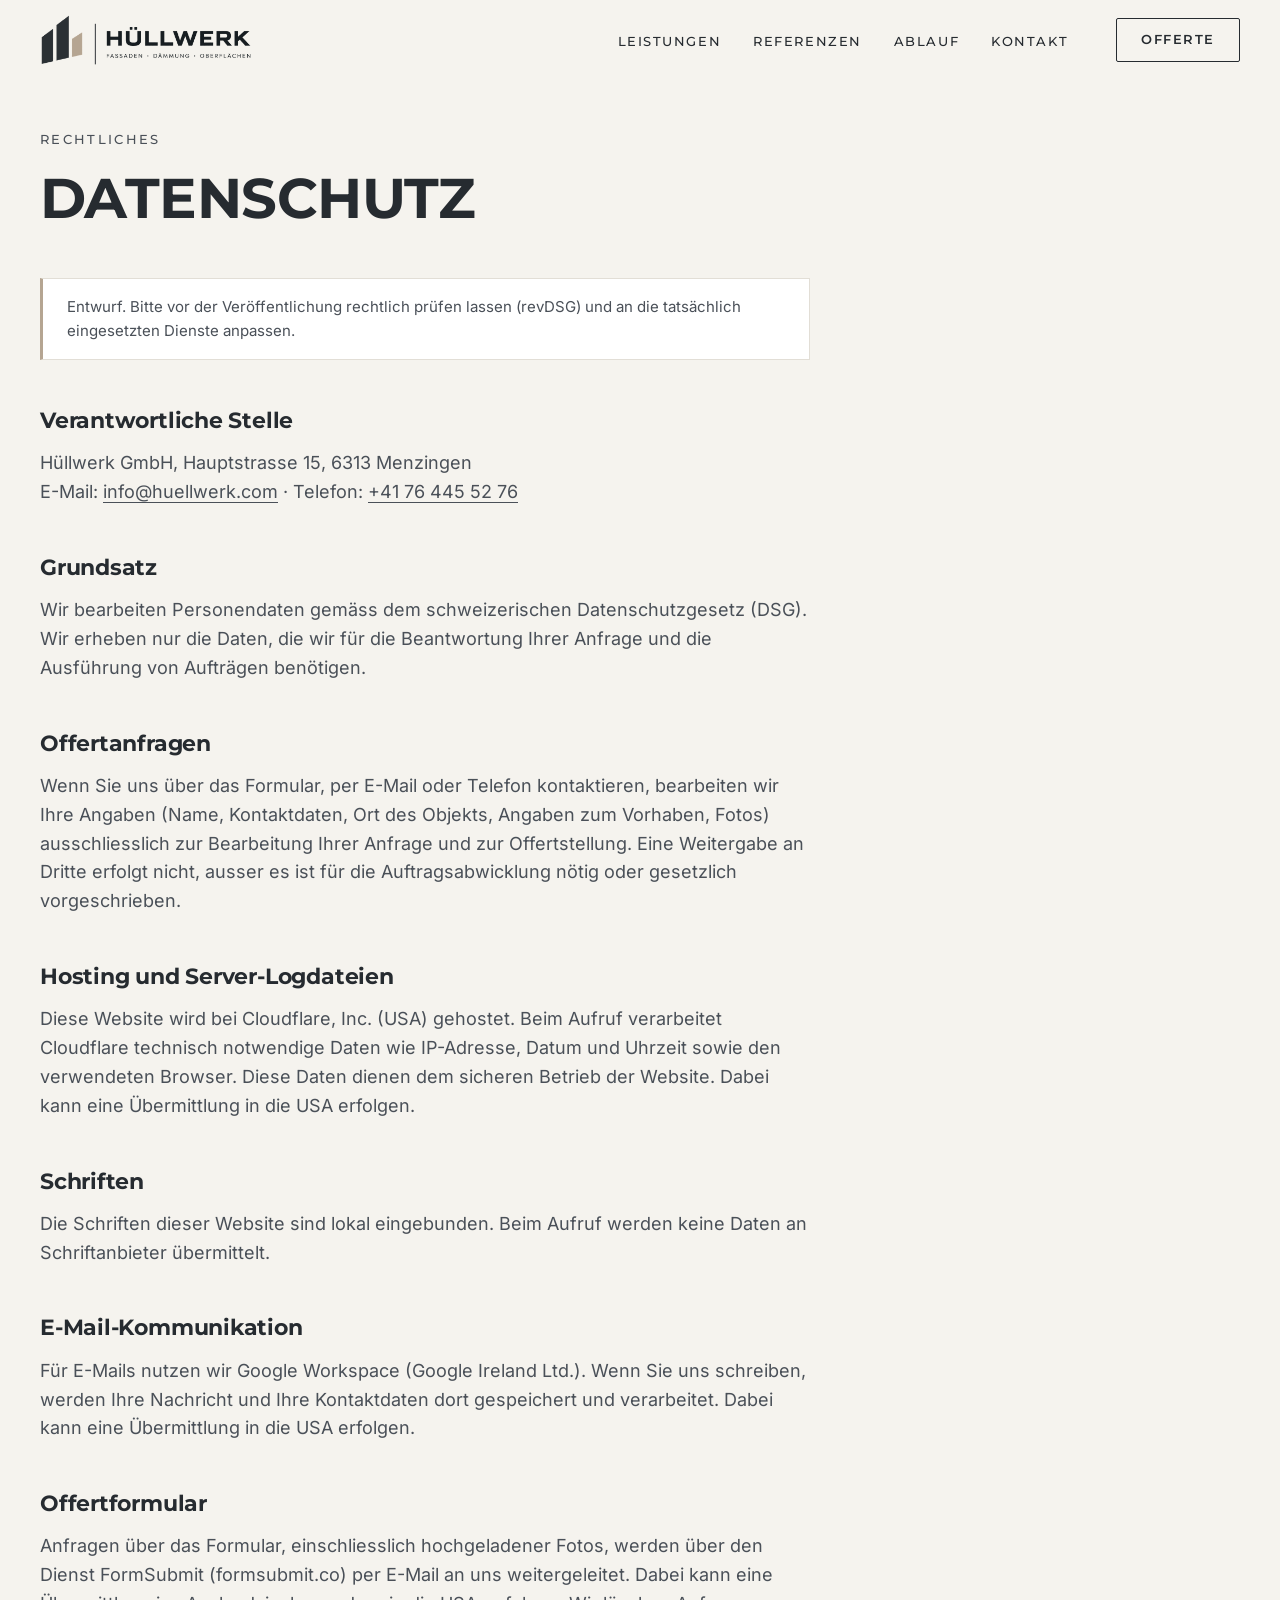
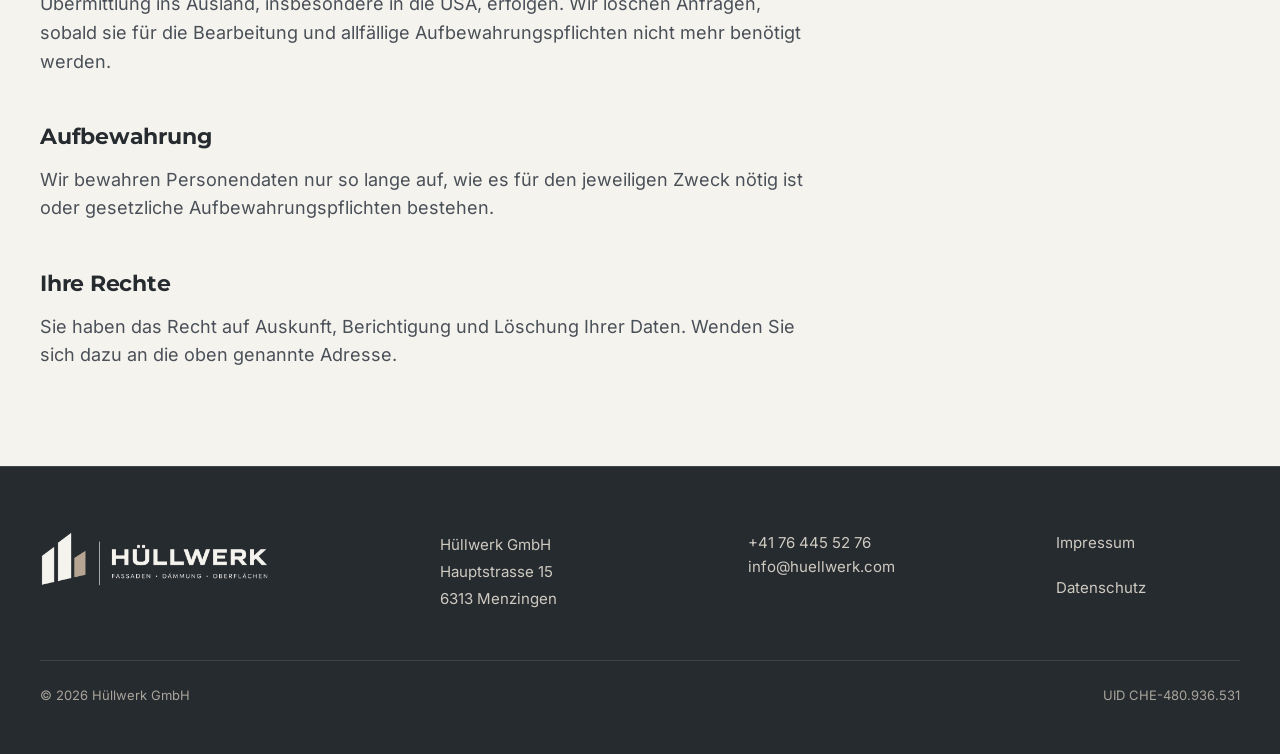
==== commit 5924e869: "Wechsel zu Cloudflare Pages vorbereiten, Formular über FormSubmit - build.sh für Cloudflare und Netl" ====
--- a/datenschutz.html
+++ b/datenschutz.html
@@ -70,13 +70,13 @@
         <h2>Offertanfragen</h2>
         <p>Wenn Sie uns über das Formular, per E-Mail oder Telefon kontaktieren, bearbeiten wir Ihre Angaben (Name, Kontaktdaten, Ort des Objekts, Angaben zum Vorhaben, Fotos) ausschliesslich zur Bearbeitung Ihrer Anfrage und zur Offertstellung. Eine Weitergabe an Dritte erfolgt nicht, ausser es ist für die Auftragsabwicklung nötig oder gesetzlich vorgeschrieben.</p>
         <h2>Hosting und Server-Logdateien</h2>
-        <p>Diese Website wird bei Netlify, Inc. (USA) gehostet. Beim Aufruf speichert Netlify technisch notwendige Daten wie IP-Adresse, Datum und Uhrzeit sowie den verwendeten Browser. Diese Daten dienen dem sicheren Betrieb der Website. Dabei kann eine Übermittlung in die USA erfolgen.</p>
+        <p>Diese Website wird bei Cloudflare, Inc. (USA) gehostet. Beim Aufruf verarbeitet Cloudflare technisch notwendige Daten wie IP-Adresse, Datum und Uhrzeit sowie den verwendeten Browser. Diese Daten dienen dem sicheren Betrieb der Website. Dabei kann eine Übermittlung in die USA erfolgen.</p>
         <h2>Schriften</h2>
         <p>Die Schriften dieser Website sind lokal eingebunden. Beim Aufruf werden keine Daten an Schriftanbieter übermittelt.</p>
         <h2>E-Mail-Kommunikation</h2>
         <p>Für E-Mails nutzen wir Google Workspace (Google Ireland Ltd.). Wenn Sie uns schreiben, werden Ihre Nachricht und Ihre Kontaktdaten dort gespeichert und verarbeitet. Dabei kann eine Übermittlung in die USA erfolgen.</p>
         <h2>Offertformular</h2>
-        <p>Anfragen über das Formular, einschliesslich hochgeladener Fotos, werden über Netlify Forms (Netlify, Inc., USA) entgegengenommen, dort gespeichert und per E-Mail an uns weitergeleitet. Wir löschen Anfragen, sobald sie für die Bearbeitung und allfällige Aufbewahrungspflichten nicht mehr benötigt werden.</p>
+        <p>Anfragen über das Formular, einschliesslich hochgeladener Fotos, werden über den Dienst FormSubmit (formsubmit.co) per E-Mail an uns weitergeleitet. Dabei kann eine Übermittlung ins Ausland, insbesondere in die USA, erfolgen. Wir löschen Anfragen, sobald sie für die Bearbeitung und allfällige Aufbewahrungspflichten nicht mehr benötigt werden.</p>
         <h2>Aufbewahrung</h2>
         <p>Wir bewahren Personendaten nur so lange auf, wie es für den jeweiligen Zweck nötig ist oder gesetzliche Aufbewahrungspflichten bestehen.</p>
         <h2>Ihre Rechte</h2>
